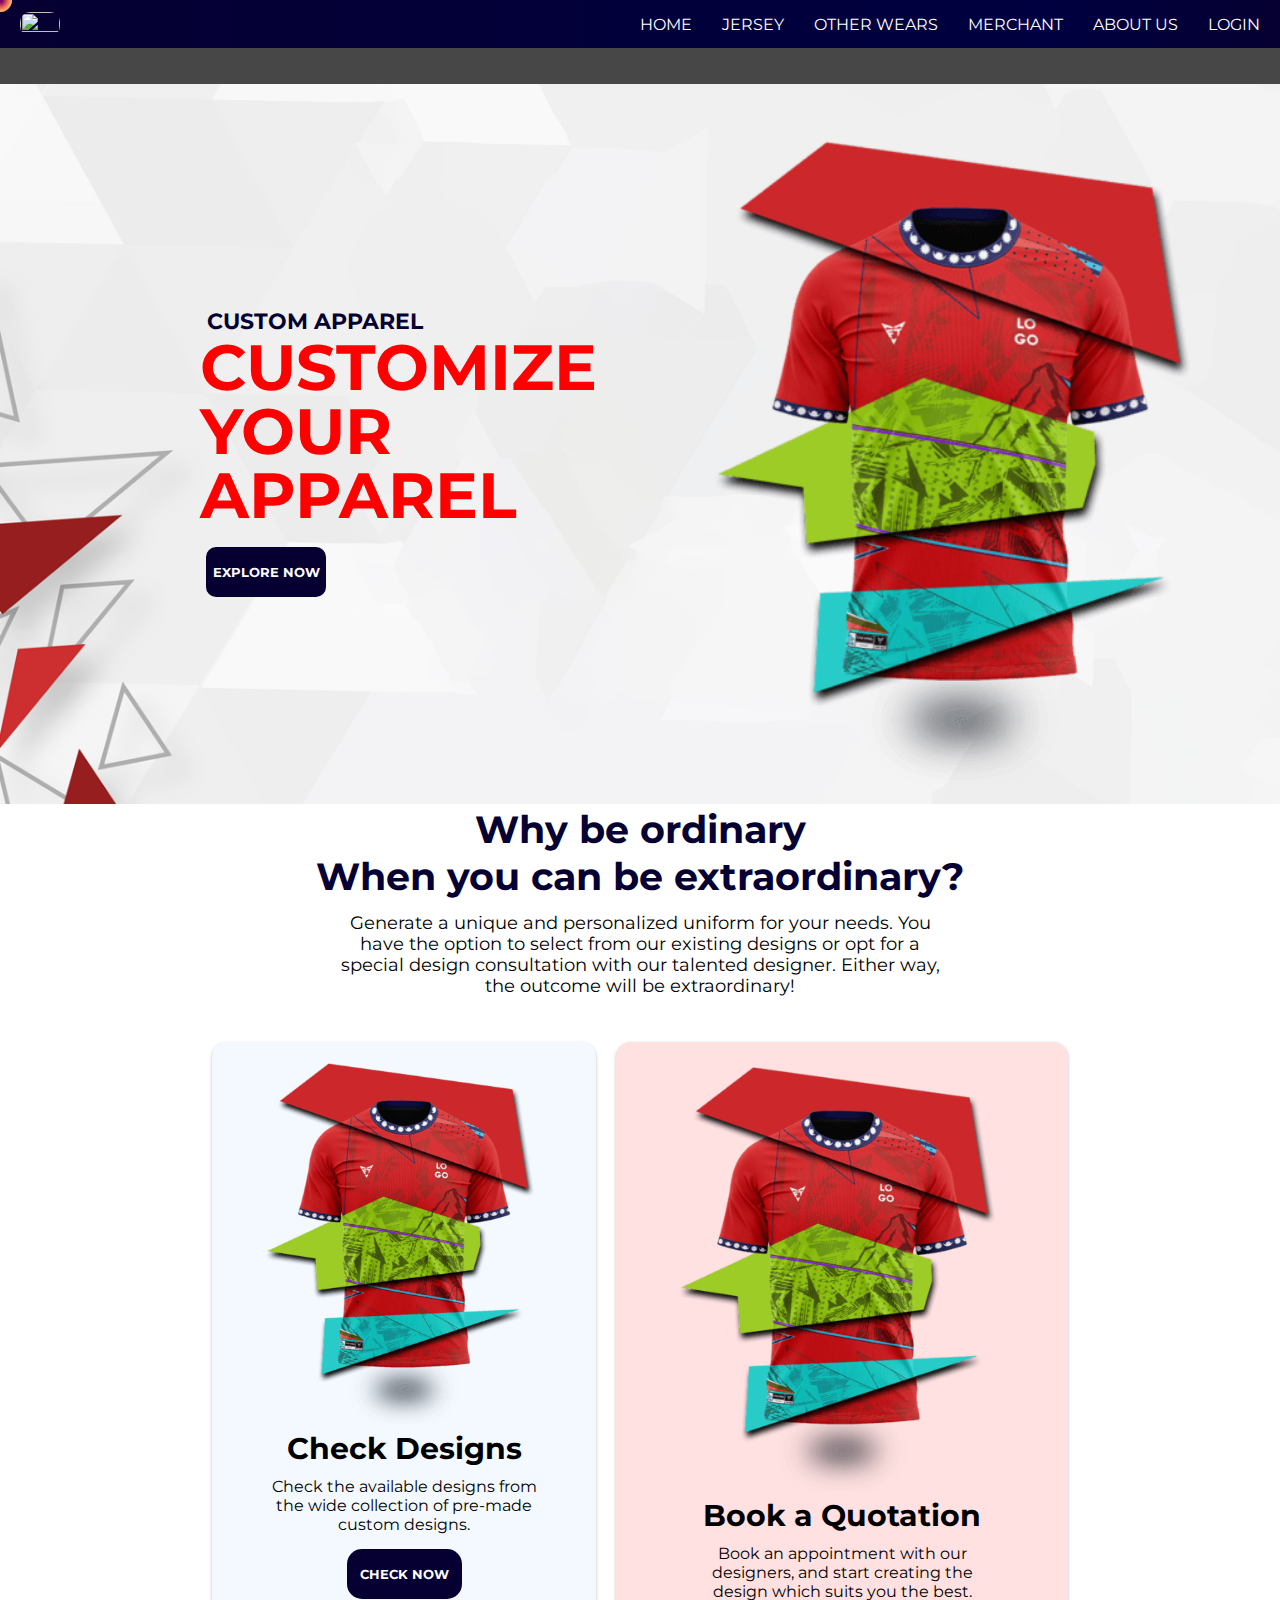
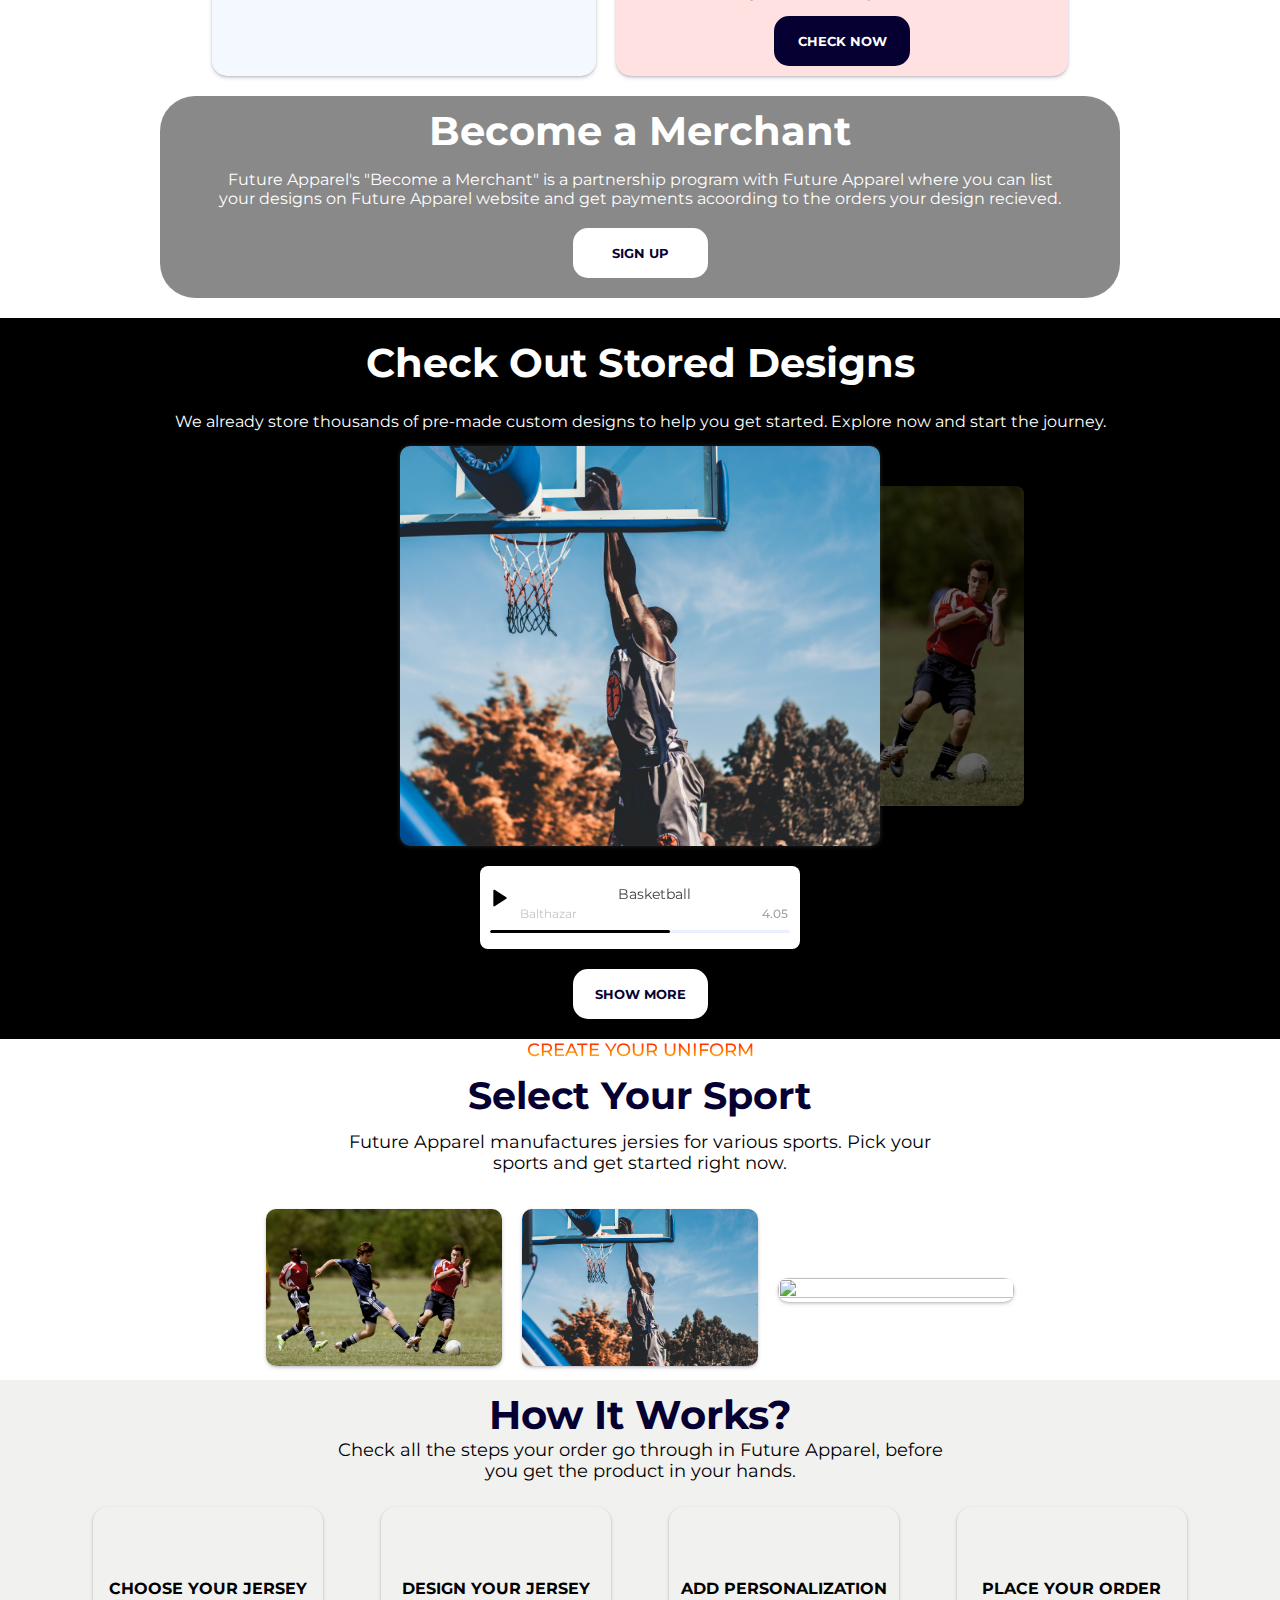
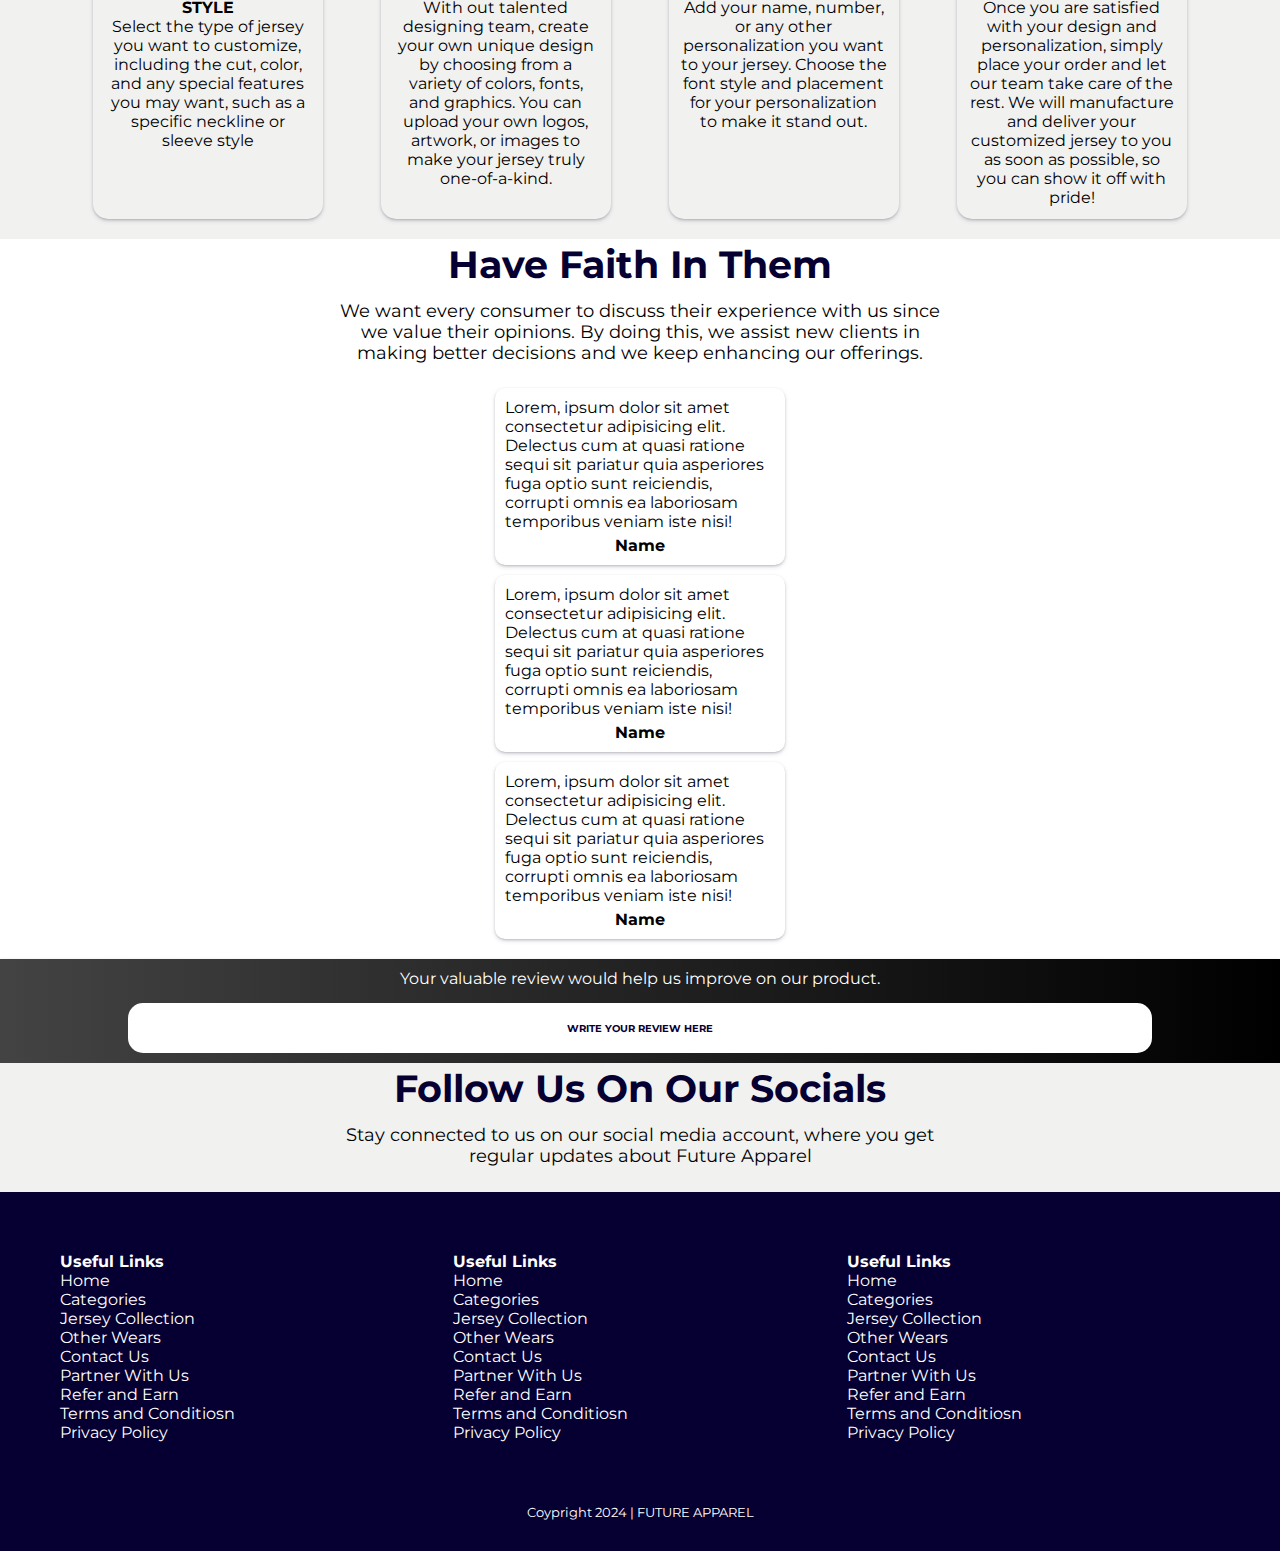
==== index.html @ dbcd94b4 "FEB 4-5 Update" ====
<!DOCTYPE html>
<html lang="en">
  <head>
    <meta charset="UTF-8" />
    <meta name="viewport" content="width=device-width, initial-scale=1.0" />
    <title>Future Apparel</title>
    <link
      rel="stylesheet"
      href="https://cdnjs.cloudflare.com/ajax/libs/font-awesome/6.5.1/css/all.min.css"
      integrity="sha512-DTOQO9RWCH3ppGqcWaEA1BIZOC6xxalwEsw9c2QQeAIftl+Vegovlnee1c9QX4TctnWMn13TZye+giMm8e2LwA=="
      crossorigin="anonymous"
      referrerpolicy="no-referrer"
    />
    <link rel="stylesheet" href="assets/style.css" />
  </head>
  <body>
    <section name="navbar">
      <header>
        <nav>
          <ul class="nav-bar">
            <li class="logo">
              <a href="#"><img src="./images/logo.png" /></a>
            </li>
            <input type="checkbox" id="check" />
            <span class="menu">
              <li>
                <a href="index.html">Home</a>
              </li>
              <li>
                <a href="index.html#sports-genre">Jersey</a>
              </li>
              <li><a href="">Other Wears</a></li>
              <li><a href="">Merchant</a></li>
              <li><a href="">About Us</a></li>
              <li><a href="">Login</a></li>
              <label for="check" class="close-menu"
                ><i class="fas fa-times"></i
              ></label>
            </span>
            <label for="check" class="open-menu"
              ><i class="fas fa-bars"></i
            ></label>
          </ul>
        </nav>
      </header>
    </section>


    <div class="seperator"></div>


    <section>
      <div class="hero-container">
        <div class="hero-swapper">
          <div class="hero-text">
            <p>Custom Apparel</p>
            <strong>Customize Your Apparel</strong>
          </div>

          <div class="hero-btn">
            <button class="btn-solid"><a href="#sports-genre">Explore Now</a></button>
          </div>
        </div>
        <div class="hero-swapper">
          <img src="assets/img/hero-jersey.png" alt="hero-jersey" />
        </div>
      </div>
    </section>


    <section name="check-container">
      <div class="container">
        <div class="container-text">
          <strong> Why be ordinary<br />When you can be extraordinary? </strong>
          <p>
            Generate a unique and personalized uniform for your needs. You have
            the option to select from our existing designs or opt for a special
            design consultation with our talented designer. Either way, the
            outcome will be extraordinary!
          </p>
        </div>
        <div class="container-cards">
          <div class="cards">
            <div class="cards-img">
              <img src="assets/img/hero-jersey.png" alt="Jersey" />
            </div>
            <div class="cards-text">
              <strong>Check Designs</strong>
              <p>
                Check the available designs from the wide collection of pre-made
                custom designs.
              </p>
              <button>Check Now</button>
            </div>
          </div>
          <div class="cards">
            <div class="cards-img">
              <img src="assets/img/hero-jersey.png" alt="Jersey" />
            </div>
            <div class="cards-text">
              <strong>Book a Quotation</strong>
              <p>
                Book an appointment with our designers, and start creating the
                design which suits you the best.
              </p>
              <button>Check Now</button>
            </div>
          </div>
        </div>
      </div>
    </section>

    <section name="merchant-container">
      <div class="merchant-container">
        <div class="cards-text">
          <strong>Become a Merchant</strong>
          <p>
            Future Apparel's "Become a Merchant" is a partnership program with
            Future Apparel where you can list your designs on Future Apparel
            website and get payments acoording to the orders your design recieved.
          </p>
          <button>Sign Up</button>
        </div>
      </div>
    </section>

    <section name="stored-designs">
      <div class="stored-designs">
        <div class="cards-text">
          <strong>Check out stored designs </strong>
          <p>
            We already store thousands of pre-made custom designs to help you get
            started. Explore now and start the journey.
          </p>
          <div class="caraousel">
            <input type="radio" name="slider" id="item-1" checked>
            <input type="radio" name="slider" id="item-2">
            <input type="radio" name="slider" id="item-3">
            <div class="caraousel-cards">
              <label class="card" for="item-1" id="song-1">
                <img
                  src="assets/img/basketball.jpg"
                  alt="song">
              </label>
              <label class="card" for="item-2" id="song-2">
                <img
                  src="assets/img/football.jpg"
                  alt="song">
              </label>
              <label class="card" for="item-3" id="song-3">
                <img
                  src="https://images.unsplash.com/photo-1533461502717-83546f485d24?ixlib=rb-1.2.1&auto=format&fit=crop&w=900&q=60"
                  alt="song">
              </label>
            </div>
            <div class="player">
              <div class="upper-part">
                <div class="play-icon">
                  <svg width="20" height="20" fill="#2992dc" stroke="#2992dc" stroke-linecap="round" stroke-linejoin="round"
                    stroke-width="2" class="feather feather-play" viewBox="0 0 24 24">
                    <defs />
                    <path d="M5 3l14 9-14 9V3z" fill="black" stroke="black"></path>
                  </svg>
                </div>
                <div class="info-area" id="test">
                  <label class="song-info" id="song-info-1">
                    <div class="title">Basketball</div>
                    <div class="sub-line">
                      <div class="subtitle">Balthazar</div>
                      <div class="time">4.05</div>
                    </div>
                  </label>
                  <label class="song-info" id="song-info-2">
                    <div class="title">Words Remain</div>
                    <div class="sub-line">
                      <div class="subtitle">Moderator</div>
                      <div class="time">4.05</div>
                    </div>
                  </label>
                  <label class="song-info" id="song-info-3">
                    <div class="title">Falling Out</div>
                    <div class="sub-line">
                      <div class="subtitle">Otzeki</div>
                      <div class="time">4.05</div>
                    </div>
                  </label>
                </div>
              </div>
              <div class="progress-bar">
                <span class="progress"></span>
              </div>
            </div>
          </div>
          <button>Show More</button>
        </div>
      </div>
    </section>

    <section id="sports-genre">
      <div class="container">
        <div class="container-text">
          <p class="gradient-text">Create Your Uniform</p>
          <strong>Select Your Sport</strong>
          <p>
            Future Apparel manufactures jersies for various sports. Pick your
            sports and get started right now.
          </p>
        </div>
      </div>
      <div class="cards2-grid-container">
        <div class="cards2">
          <a href="sportsSection.html">
            <img src="assets/img/football.jpg" alt="" />
            <div class="gradient-overlay"></div>
            <p class="overlay-text">Football</p>
          </a>
        </div>
        <div class="cards2">
          <a href="sportsSection.html">
          <img src="assets/img/basketball.jpg" alt="" />
          <div class="gradient-overlay"></div>
          <p class="overlay-text">Basketball</p>
        </a>
        </div>
        <div class="cards2">
          <a href="sportsSection.html">
            <img
            src="https://images.pexels.com/photos/274422/pexels-photo-274422.jpeg?auto=compress&cs=tinysrgb&w=1260&h=750&dpr=1"
            alt=""
            />
            <div class="gradient-overlay"></div>
            <p class="overlay-text">Volleyball</p>
          </a>
        </div>
      </div>
    </section>

    <section name="personalization-container">
      <div class="personalization-container">
        <div class="personalization-container-text">
          <strong>How It Works?</strong>
          <div class="container-text">
            <p>
              Check all the steps your order go through in Future Apparel, before
              you get the product in your hands.
            </p>
          </div>
        </div>
        <div class="personalization-container-cards-container">
          <div class="personalization-container-card">
            <div class="personalization-container-cards-icon">
              <i class="fa-solid fa-shirt"></i>
            </div>
            <div class="personalization-container-cards-text">
              <strong>CHOOSE YOUR JERSEY STYLE</strong>
              <p>
                Select the type of jersey you want to customize, including the
                cut, color, and any special features you may want, such as a
                specific neckline or sleeve style
              </p>
            </div>
          </div>
          <div class="personalization-container-card">
            <div class="personalization-container-cards-icon">
              <i class="fa-solid fa-paintbrush"></i>
            </div>
            <div class="personalization-container-cards-text">
              <strong>DESIGN YOUR JERSEY</strong>
              <p>
                With out talented designing team, create your own unique design by
                choosing from a variety of colors, fonts, and graphics. You can
                upload your own logos, artwork, or images to make your jersey
                truly one-of-a-kind.
              </p>
            </div>
          </div>
          <div class="personalization-container-card">
            <div class="personalization-container-cards-icon">
              <i class="fa-solid fa-brain"></i>
            </div>
            <div class="personalization-container-cards-text">
              <strong>ADD PERSONALIZATION</strong>
              <p>
                Add your name, number, or any other personalization you want to
                your jersey. Choose the font style and placement for your
                personalization to make it stand out.
              </p>
            </div>
          </div>
          <div class="personalization-container-card">
            <div class="personalization-container-cards-icon">
              <i class="fa-solid fa-list-check"></i>
            </div>
            <div class="personalization-container-cards-text">
              <strong>PLACE YOUR ORDER</strong>
              <p>
                Once you are satisfied with your design and personalization,
                simply place your order and let our team take care of the rest. We
                will manufacture and deliver your customized jersey to you as soon
                as possible, so you can show it off with pride!
              </p>
            </div>
          </div>
        </div>
      </div>
    </section>

    <section name="reviews-container">
      <div class="container">
        <div class="container-text">
          <strong>Have Faith In Them</strong>
          <p>
            We want every consumer to discuss their experience with us since we
            value their opinions. By doing this, we assist new clients in making
            better decisions and we keep enhancing our offerings.
          </p>
        </div>
        <div class="container-cards-reviews">
          <div class="container-cards-item">
            <p>
              Lorem, ipsum dolor sit amet consectetur adipisicing elit. Delectus
              cum at quasi ratione sequi sit pariatur quia asperiores fuga optio
              sunt reiciendis, corrupti omnis ea laboriosam temporibus veniam iste
              nisi!
            </p>
            <b>Name</b>
          </div>
          <div class="container-cards-item">
            <p>
              Lorem, ipsum dolor sit amet consectetur adipisicing elit. Delectus
              cum at quasi ratione sequi sit pariatur quia asperiores fuga optio
              sunt reiciendis, corrupti omnis ea laboriosam temporibus veniam iste
              nisi!
            </p>
            <b>Name</b>
          </div>
          <div class="container-cards-item">
            <p>
              Lorem, ipsum dolor sit amet consectetur adipisicing elit. Delectus
              cum at quasi ratione sequi sit pariatur quia asperiores fuga optio
              sunt reiciendis, corrupti omnis ea laboriosam temporibus veniam iste
              nisi!
            </p>
            <b>Name</b>
          </div>
        </div>
      </div>
      <div class="review-container">
        <p>Your valuable review would help us improve on our product.</p>
        <button>
          <a
            href="https://www.google.com/maps/place/Future+Apparel/@27.6891796,85.2837388,17z/data=!4m8!3m7!1s0x39eb17d2c8bc7cbf:0x2f5844954f76a0b7!8m2!3d27.6891796!4d85.2863137!9m1!1b1!16s%2Fg%2F11sc42hckm?entry=ttu"
            >Write Your Review Here</a
          >
        </button>
      </div>
    </section>

    <section name="social-container">
      <div class="social-container">
        <div class="container-text">
          <strong>Follow Us On Our Socials</strong>
          <p>
            Stay connected to us on our social media account, where you get
            regular updates about Future Apparel
          </p>
        </div>
        <div class="brands">
          <p><i class="fa-brands fa-facebook"></i></p>
          <p><i class="fa-brands fa-instagram"></i></p>
          <p><i class="fa-brands fa-tiktok"></i></p>
        </div>
        <div class="instagram-feed">
          <!-- <blockquote
            class="instagram-media"
            data-instgrm-captioned
            data-instgrm-permalink="https://www.instagram.com/p/C1xFQUsR9xc/?utm_source=ig_embed&amp;utm_campaign=loading"
            data-instgrm-version="14"
            style="
              background: #fff;
              border: 0;
              border-radius: 3px;
              box-shadow: 0 0 1px 0 rgba(0, 0, 0, 0.5),
                0 1px 10px 0 rgba(0, 0, 0, 0.15);
              margin: 1px;
              max-width: 540px;
              min-width: 326px;
              padding: 0;
              width: 99.375%;
              width: -webkit-calc(100% - 2px);
              width: calc(100% - 2px);
            "
          >
            <div style="padding: 16px">
              <a
                href="https://www.instagram.com/p/C1xFQUsR9xc/?utm_source=ig_embed&amp;utm_campaign=loading"
                style="
                  background: #ffffff;
                  line-height: 0;
                  padding: 0 0;
                  text-align: center;
                  text-decoration: none;
                  width: 100%;
                "
                target="_blank"
              >
                <div
                  style="display: flex; flex-direction: row; align-items: center"
                >
                  <div
                    style="
                      background-color: #f4f4f4;
                      border-radius: 50%;
                      flex-grow: 0;
                      height: 40px;
                      margin-right: 14px;
                      width: 40px;
                    "
                  ></div>
                  <div
                    style="
                      display: flex;
                      flex-direction: column;
                      flex-grow: 1;
                      justify-content: center;
                    "
                  >
                    <div
                      style="
                        background-color: #f4f4f4;
                        border-radius: 4px;
                        flex-grow: 0;
                        height: 14px;
                        margin-bottom: 6px;
                        width: 100px;
                      "
                    ></div>
                    <div
                      style="
                        background-color: #f4f4f4;
                        border-radius: 4px;
                        flex-grow: 0;
                        height: 14px;
                        width: 60px;
                      "
                    ></div>
                  </div>
                </div>
                <div style="padding: 19% 0"></div>
                <div
                  style="
                    display: block;
                    height: 50px;
                    margin: 0 auto 12px;
                    width: 50px;
                  "
                >
                  <svg
                    width="50px"
                    height="50px"
                    viewBox="0 0 60 60"
                    version="1.1"
                    xmlns="https://www.w3.org/2000/svg"
                    xmlns:xlink="https://www.w3.org/1999/xlink"
                  >
                    <g
                      stroke="none"
                      stroke-width="1"
                      fill="none"
                      fill-rule="evenodd"
                    >
                      <g
                        transform="translate(-511.000000, -20.000000)"
                        fill="#000000"
                      >
                        <g>
                          <path
                            d="M556.869,30.41 C554.814,30.41 553.148,32.076 553.148,34.131 C553.148,36.186 554.814,37.852 556.869,37.852 C558.924,37.852 560.59,36.186 560.59,34.131 C560.59,32.076 558.924,30.41 556.869,30.41 M541,60.657 C535.114,60.657 530.342,55.887 530.342,50 C530.342,44.114 535.114,39.342 541,39.342 C546.887,39.342 551.658,44.114 551.658,50 C551.658,55.887 546.887,60.657 541,60.657 M541,33.886 C532.1,33.886 524.886,41.1 524.886,50 C524.886,58.899 532.1,66.113 541,66.113 C549.9,66.113 557.115,58.899 557.115,50 C557.115,41.1 549.9,33.886 541,33.886 M565.378,62.101 C565.244,65.022 564.756,66.606 564.346,67.663 C563.803,69.06 563.154,70.057 562.106,71.106 C561.058,72.155 560.06,72.803 558.662,73.347 C557.607,73.757 556.021,74.244 553.102,74.378 C549.944,74.521 548.997,74.552 541,74.552 C533.003,74.552 532.056,74.521 528.898,74.378 C525.979,74.244 524.393,73.757 523.338,73.347 C521.94,72.803 520.942,72.155 519.894,71.106 C518.846,70.057 518.197,69.06 517.654,67.663 C517.244,66.606 516.755,65.022 516.623,62.101 C516.479,58.943 516.448,57.996 516.448,50 C516.448,42.003 516.479,41.056 516.623,37.899 C516.755,34.978 517.244,33.391 517.654,32.338 C518.197,30.938 518.846,29.942 519.894,28.894 C520.942,27.846 521.94,27.196 523.338,26.654 C524.393,26.244 525.979,25.756 528.898,25.623 C532.057,25.479 533.004,25.448 541,25.448 C548.997,25.448 549.943,25.479 553.102,25.623 C556.021,25.756 557.607,26.244 558.662,26.654 C560.06,27.196 561.058,27.846 562.106,28.894 C563.154,29.942 563.803,30.938 564.346,32.338 C564.756,33.391 565.244,34.978 565.378,37.899 C565.522,41.056 565.552,42.003 565.552,50 C565.552,57.996 565.522,58.943 565.378,62.101 M570.82,37.631 C570.674,34.438 570.167,32.258 569.425,30.349 C568.659,28.377 567.633,26.702 565.965,25.035 C564.297,23.368 562.623,22.342 560.652,21.575 C558.743,20.834 556.562,20.326 553.369,20.18 C550.169,20.033 549.148,20 541,20 C532.853,20 531.831,20.033 528.631,20.18 C525.438,20.326 523.257,20.834 521.349,21.575 C519.376,22.342 517.703,23.368 516.035,25.035 C514.368,26.702 513.342,28.377 512.574,30.349 C511.834,32.258 511.326,34.438 511.181,37.631 C511.035,40.831 511,41.851 511,50 C511,58.147 511.035,59.17 511.181,62.369 C511.326,65.562 511.834,67.743 512.574,69.651 C513.342,71.625 514.368,73.296 516.035,74.965 C517.703,76.634 519.376,77.658 521.349,78.425 C523.257,79.167 525.438,79.673 528.631,79.82 C531.831,79.965 532.853,80.001 541,80.001 C549.148,80.001 550.169,79.965 553.369,79.82 C556.562,79.673 558.743,79.167 560.652,78.425 C562.623,77.658 564.297,76.634 565.965,74.965 C567.633,73.296 568.659,71.625 569.425,69.651 C570.167,67.743 570.674,65.562 570.82,62.369 C570.966,59.17 571,58.147 571,50 C571,41.851 570.966,40.831 570.82,37.631"
                          ></path>
                        </g>
                      </g>
                    </g>
                  </svg>
                </div>
                <div style="padding-top: 8px">
                  <div
                    style="
                      color: #3897f0;
                      font-family: Arial, sans-serif;
                      font-size: 14px;
                      font-style: normal;
                      font-weight: 550;
                      line-height: 18px;
                    "
                  >
                    View this post on Instagram
                  </div>
                </div>
                <div style="padding: 12.5% 0"></div>
                <div
                  style="
                    display: flex;
                    flex-direction: row;
                    margin-bottom: 14px;
                    align-items: center;
                  "
                >
                  <div>
                    <div
                      style="
                        background-color: #f4f4f4;
                        border-radius: 50%;
                        height: 12.5px;
                        width: 12.5px;
                        transform: translateX(0px) translateY(7px);
                      "
                    ></div>
                    <div
                      style="
                        background-color: #f4f4f4;
                        height: 12.5px;
                        transform: rotate(-45deg) translateX(3px) translateY(1px);
                        width: 12.5px;
                        flex-grow: 0;
                        margin-right: 14px;
                        margin-left: 2px;
                      "
                    ></div>
                    <div
                      style="
                        background-color: #f4f4f4;
                        border-radius: 50%;
                        height: 12.5px;
                        width: 12.5px;
                        transform: translateX(9px) translateY(-18px);
                      "
                    ></div>
                  </div>
                  <div style="margin-left: 8px">
                    <div
                      style="
                        background-color: #f4f4f4;
                        border-radius: 50%;
                        flex-grow: 0;
                        height: 20px;
                        width: 20px;
                      "
                    ></div>
                    <div
                      style="
                        width: 0;
                        height: 0;
                        border-top: 2px solid transparent;
                        border-left: 6px solid #f4f4f4;
                        border-bottom: 2px solid transparent;
                        transform: translateX(16px) translateY(-4px) rotate(30deg);
                      "
                    ></div>
                  </div>
                  <div style="margin-left: auto">
                    <div
                      style="
                        width: 0px;
                        border-top: 8px solid #f4f4f4;
                        border-right: 8px solid transparent;
                        transform: translateY(16px);
                      "
                    ></div>
                    <div
                      style="
                        background-color: #f4f4f4;
                        flex-grow: 0;
                        height: 12px;
                        width: 16px;
                        transform: translateY(-4px);
                      "
                    ></div>
                    <div
                      style="
                        width: 0;
                        height: 0;
                        border-top: 8px solid #f4f4f4;
                        border-left: 8px solid transparent;
                        transform: translateY(-4px) translateX(8px);
                      "
                    ></div>
                  </div>
                </div>
                <div
                  style="
                    display: flex;
                    flex-direction: column;
                    flex-grow: 1;
                    justify-content: center;
                    margin-bottom: 24px;
                  "
                >
                  <div
                    style="
                      background-color: #f4f4f4;
                      border-radius: 4px;
                      flex-grow: 0;
                      height: 14px;
                      margin-bottom: 6px;
                      width: 224px;
                    "
                  ></div>
                  <div
                    style="
                      background-color: #f4f4f4;
                      border-radius: 4px;
                      flex-grow: 0;
                      height: 14px;
                      width: 144px;
                    "
                  ></div></div
              ></a>
              <p
                style="
                  color: #c9c8cd;
                  font-family: Arial, sans-serif;
                  font-size: 14px;
                  line-height: 17px;
                  margin-bottom: 0;
                  margin-top: 8px;
                  overflow: hidden;
                  padding: 8px 0 7px;
                  text-align: center;
                  text-overflow: ellipsis;
                  white-space: nowrap;
                "
              >
                <a
                  href="https://www.instagram.com/p/C1xFQUsR9xc/?utm_source=ig_embed&amp;utm_campaign=loading"
                  style="
                    color: #c9c8cd;
                    font-family: Arial, sans-serif;
                    font-size: 14px;
                    font-style: normal;
                    font-weight: normal;
                    line-height: 17px;
                    text-decoration: none;
                  "
                  target="_blank"
                  >A post shared by Future Apparel (@futureapparel__)</a
                >
              </p>
            </div>
          </blockquote> -->
          <!-- <script async src="//www.instagram.com/embed.js"></script> -->
        </div>
      </div>
    </section>

    <section name="footer">
      <div class="footer-links">
        <div class="col">
          <strong>Useful Links</strong>
          <ul>
            <li><a href="">Home</a></li>
            <li><a href="">Categories</a></li>
            <li><a href="">Jersey Collection</a></li>
            <li><a href="">Other Wears</a></li>
            <li><a href="">Contact Us</a></li>
            <li><a href="">Partner With Us</a></li>
            <li><a href="">Refer and Earn</a></li>
            <li><a href="">Terms and Conditiosn</a></li>
            <li><a href="">Privacy Policy</a></li>
          </ul>
        </div>
        <div class="col">
          <strong>Useful Links</strong>
          <ul>
            <li><a href="">Home</a></li>
            <li><a href="">Categories</a></li>
            <li><a href="">Jersey Collection</a></li>
            <li><a href="">Other Wears</a></li>
            <li><a href="">Contact Us</a></li>
            <li><a href="">Partner With Us</a></li>
            <li><a href="">Refer and Earn</a></li>
            <li><a href="">Terms and Conditiosn</a></li>
            <li><a href="">Privacy Policy</a></li>
          </ul>
        </div>
        <div class="col">
          <strong>Useful Links</strong>
          <ul>
            <li><a href="">Home</a></li>
            <li><a href="">Categories</a></li>
            <li><a href="">Jersey Collection</a></li>
            <li><a href="">Other Wears</a></li>
            <li><a href="">Contact Us</a></li>
            <li><a href="">Partner With Us</a></li>
            <li><a href="">Refer and Earn</a></li>
            <li><a href="">Terms and Conditiosn</a></li>
            <li><a href="">Privacy Policy</a></li>
          </ul>
        </div>
      </div>
      <footer>
        <div class="footer">
          <small>Coypright 2024 <i class="fa-regular fa-copyright"></i> | FUTURE APPAREL</small>
        </div>
      </footer>
    </section>

    <section name="pointer">
      <div class="circle"></div>
      <div class="circle"></div>
      <div class="circle"></div>
      <div class="circle"></div>
      <div class="circle"></div>
      <div class="circle"></div>
      <div class="circle"></div>
      <div class="circle"></div>
      <div class="circle"></div>
      <div class="circle"></div>
      <div class="circle"></div>
      <div class="circle"></div>
      <div class="circle"></div>
      <div class="circle"></div>
      <div class="circle"></div>
      <div class="circle"></div>
      <div class="circle"></div>
      <div class="circle"></div>
      <div class="circle"></div>
      <div class="circle"></div>
      <script>
        const coords = { x: 0, y: 0 };
        const circles = document.querySelectorAll(".circle");
        const colors = [
          "#ffb56b",
          "#fdaf69",
          "#f89d63",
          "#f59761",
          "#ef865e",
          "#ec805d",
          "#e36e5c",
          "#df685c",
          "#d5585c",
          "#d1525c",
          "#c5415d",
          "#c03b5d",
          "#b22c5e",
          "#ac265e",
          "#9c155f",
          "#950f5f",
          "#830060",
          "#7c0060",
          "#680060",
          "#60005f",
          "#48005f",
          "#3d005e"
        ];
        circles.forEach(function (circle, index) {
          circle.x = 0;
          circle.y = 0;
          circle.style.backgroundColor = colors[index % colors.length];
        });
        window.addEventListener("mousemove", function(e){
          coords.x = e.clientX;
          coords.y = e.clientY;
      
        });
        function animateCircles() {
      
          let x = coords.x;
          let y = coords.y;
      
          circles.forEach(function (circle, index) {
            circle.style.left = x - 12 + "px";
            circle.style.top = y - 12 + "px";
      
            circle.style.scale = (circles.length - index) / circles.length;
      
            circle.x = x;
            circle.y = y;
            const nextCircle = circles[index + 1] || circles[0];
            x += (nextCircle.x - x) * 0.3;
            y += (nextCircle.y - y) * 0.3;
          });
      
          requestAnimationFrame(animateCircles);
        }
        animateCircles();
      </script>
    </section>
  </body>
</html>
---- assets/style.css ----
@import url('https://fonts.googleapis.com/css2?family=Montserrat:wght@300;400;600;700;900&display=swap');
:root{
    --clr-primary : white;
    --clr-secondary : hsl(0, 100%, 50%);
    --clr-normal : black;
    --clr-navbar : linear-gradient(90deg, rgba(6,0,50,1) 0%, rgba(0,0,64,1) 82%, rgba(6,0,50,1) 100%);
    --clr-blue: #060032;
    --shadow:rgba(50, 50, 93, 0.25) 0px 13px 27px -5px, rgba(0, 0, 0, 0.3) 0px 8px 16px -8px;
    font-family:Montserrat, Roboto, system-ui, -apple-system, BlinkMacSystemFont, 'Segoe UI', Oxygen, Ubuntu, Cantarell, 'Open Sans', 'Helvetica Neue', sans-serif,system-ui, -apple-system, BlinkMacSystemFont, 'Segoe UI', Roboto, Oxygen, Ubuntu, Cantarell, 'Open Sans', 'Helvetica Neue', sans-serif;
    --clr-gray: #f1f1f0;
    --stripe: rgba(50, 50, 93, 0.25) 0px 2px 5px -1px, rgba(0, 0, 0, 0.3) 0px 1px 3px -1px;
    --black-gradient:linear-gradient(to right, rgb(67, 67, 67) 0%, black 100%);
}

*{
    box-sizing: border-box;
    margin: 0;
    padding: 0;
    scroll-behavior: smooth;
    cursor: default;
}

.circle {
    height: 24px;
    width: 24px;
    border-radius: 24px;
    background-color: black;
    position: fixed; 
    top: 0;
    left: 0;
    pointer-events: none;
    z-index: 99999999; /* so that it stays on top of all other elements */
  }

  @media (max-width: 1024px){
    .circle{
        visibility: hidden;
    }
  }

a{
    text-decoration: none;
    color: inherit;
    cursor: pointer;
}

li{
    list-style-type: none;
}

.gradient-text{
    background: linear-gradient(var(--clr-secondary), rgb(255, 200, 0));
    /* background: linear-gradient(var(--clr-secondary),rgb(255, 200, 0)); */
    background-clip: text;
    color: transparent;
    text-transform: uppercase;
    font-weight: 500;
}


.nav-bar {
    width: 100%;
    display: flex;
    justify-content: space-between;
    align-items: center;
    list-style: none;
    position: relative;
    background: var(--clr-navbar);
    padding: 12px 20px;
}
.logo img {width: 40px;}
.menu {display: flex;}
.menu li {padding-left: 30px;}
.menu li a {
    display: inline-block;
    text-decoration: none;
    color: var(--clr-primary);
    text-align: center;
    transition: 0.15s ease-in-out;
    position: relative;
    text-transform: uppercase;
}
.fas{
    color: white;
}

.menu li a::after {
    content: "";
    position: absolute;
    bottom: 0;
    left: 0;
    width: 0;
    height: 1px;
    background-color: var(--clr-secondary);
    transition: 0.15s ease-in-out;
}
.menu li a:hover{color: var(--clr-secondary);}
.menu li a:hover:after {width: 100%; }
.open-menu , .close-menu {
    position: absolute;
    color: var(--color1);
    cursor: pointer;
    font-size: 1.5rem;
    display: none;
}
.open-menu {
    top: 50%;
    right: 20px;
    transform: translateY(-50%);
}
.close-menu {
    top: 20px;
    right: 20px;
}
#check {display: none;}
@media(max-width: 1218px){
    header{
        width: 100%;
        position: fixed;
        z-index: 1000;
    }

    .menu {
        flex-direction: column;
        align-items: center;
        justify-content: center;
        width: 80%;
        height: 100vh;
        position: fixed;
        top: 0;
        right: -100%;
        z-index: 100;
        background: var(--clr-navbar);
        transition: all 0.2s ease-in-out;
    }
    .menu li {margin-top: 40px;}
    .menu li a {padding: 10px;}
    .open-menu , .close-menu {display: block;}
    #check:checked ~ .menu {right: 0;}
}


/* ===================================nav bar done============================= */

/* Hero Container */
.hero-container{
    margin-top: 0px;
    width: 100%;
    display: flex;
    background: url("/assets/img/hero.png");
    background-size: cover;
}

.seperator{
    width: 100%;
    height: 4vh;
    background-color: rgb(71, 71, 71);
}

.hero-swapper{
    display: flex;
    flex-direction: column;
    align-items: center;
    padding: 20px;
    width: 50%;
    height: 80vh;
    overflow: hidden;
}

.hero-text{
    display: flex;
    flex-direction: column;
    position: relative;
    width: 60%;
    flex-wrap: wrap;
    left: 10%;
    top: 30%;
    gap: 1px;
}

.hero-text strong{
    position: relative;
    font-size: 4rem;
    line-height: 100%;
    font-weight: bolder;
    color: var(--clr-secondary);
    text-transform: uppercase;
}

.hero-text p{
    position: relative;
    font-size: 1.35rem;
    color: var(--clr-blue);
    font-weight: bolder;
    text-transform: uppercase;
    left: 2%;
}

.hero-btn{
    align-items: center;
    position: relative ;
    display: grid;
    top: 37%;
    left: 31%;
    width: 100%;
}

.hero-btn > *{
    position: absolute;
    width: 120px;
    height: 50px;
    border-radius: 10px;
    background-color: var(--clr-blue);
    color: white;
    cursor: pointer;
    font-weight: bolder;
    text-transform: uppercase;
    transition: .15s all ease-in-out;
    border: 0px ;
}

button{
    margin-top: 5px;
    width: 30%;
    height: 50px;
    background-color: var(--clr-blue);
    color: white;
    cursor: pointer;
    font-weight: bolder;
    text-transform: uppercase;
    transition: .15s all ease-in-out;
    border-radius: 15px;
    border:0px;
    font-family: Montserrat;
    margin-bottom: 10px;
}

button:hover{
    background-color: var(--clr-secondary);
    color: var(--clr-navbar);
}

.hero-btn .btn-solid:active{
    box-shadow: var(--shadow);
}

@media screen and (max-width: 1218px){
    .hero-container{
        display: flex;
        flex-direction: column-reverse;
        align-items: center;
        background: none;
        background-color: #f1f1f0;
    }

    
    .hero-text{
        display: flex;
        flex-direction: column;
        position: relative;
        width: 100%;
        flex-wrap: wrap;
        left: 0%;
        top: 10%;
        gap: 1px;
        align-items: center;
    }

    .hero-text strong{
        font-size: 50px;
        text-align: center;
    }

    .hero-swapper{
        width: 100%;
        height: auto;
    }

    .hero-btn {
        position: static;
        margin-top: 8vh;
        margin-bottom:20px ;
        width: 100%;
        display: flex;
        justify-content: center; /* Center the .hero-btn horizontally */
        align-items: center; /* Center the .hero-btn vertically */
    }
}

/* container */

.container-text{
    display: flex;
    margin: 2%;
    flex-direction: column;
    gap: 10px;
    align-items: center;
}

.container-text strong, .container-text p {
    text-align: center;
}

.container-text strong{
    padding: 2px;
    font-size: 3vw;
    color: var(--clr-blue);
}
.container-text p{
    max-width: 50%;
    font-size: 1.4vw;
    font-size: regular;
}

@media screen and (max-width: 1218px){
    .container-text strong{
        font-size: 40px;
    }
    .container-text p{
        max-width: 80%;
        font-size: 15px;
    }
}


/*Container Cards*/
.container-cards{
    display: flex;
    padding: 10px;
    justify-content: space-around;
    margin: auto;
    width: 70%;
}

.cards{
    box-shadow: var(--stripe);
    border-radius: 15px;
    align-items: center;
    margin: 10px;
}

.cards p{
    margin: 10px auto 10px auto;
    width: 70%;
}

.cards-text{
    text-align: center;
}

.container-cards .cards:nth-child(odd){
    background-color: rgb(243, 249, 255);
}

.container-cards strong{
    font-size: 30px;
}

.container-cards .cards:nth-child(even):hover{
    background-color: rgb(243, 249, 255);
    transition: 0.15s all ease-in-out;
}

.container-cards .cards:nth-child(odd):hover{
    background-color: rgb(255, 225, 225);
    transition: 0.15s all ease-in-out;
}

.container-cards .cards:nth-child(even){
    background-color: rgb(255, 225, 225);
}

.container-cards .cards .cards-img img:hover{
    transform: scale(1.1);
    transition: 0.25s ease-in-out;
}

@media (max-width: 1160px) {
    .container-cards {
        flex-direction: column;
        align-items: center;
        gap: 25px;
    }

    .cards {
        width: 100%; /* Adjust card width for smaller screens */
    }

    .cards img{
        width: 100%;
    }
}

.merchant-container{
    width: 75%;
    align-items: center;
    margin: auto;
    border-radius: 35px;
    /* background-image: url("https://images.pexels.com/photos/248547/pexels-photo-248547.jpeg?auto=compress&cs=tinysrgb&w=1260&h=750&dpr=1"); */
    background: linear-gradient(
                     rgba(20,20,20, .5), 
                     rgba(20,20,20, .5)),
                     url("https://images.pexels.com/photos/248547/pexels-photo-248547.jpeg?auto=compress&cs=tinysrgb&w=1260&h=750&dpr=1");
    background-size: cover;
    height: auto;
}

.merchant-container .cards-text, .stored-designs .cards-text{
    display: flex;
    flex-direction: column;
    gap: 15px;
    padding: 10px;
    width: 90%;
    align-items: center;
    margin: auto;
    color: white;
}

.merchant-container .cards-text button, .stored-designs .cards-text button{
    width: 15vh;
    background-color: white;
    color: var(--clr-blue);
}

.merchant-container .cards-text button:hover, .stored-designs .cards-text button:hover{
    background-color: var(--clr-secondary);
    color: var(--clr-primary);
}

.merchant-container .cards-text strong{
    font-size: 40px;
}

.stored-designs{
    width: 100%;
    height: auto;
    background-color: black;
    margin-top: 20px;
    color: var(--clr-primary);
}


.stored-designs .cards-text strong{
    padding: 10px;
    width: 80%;
    text-transform: capitalize;
    font-size: 40px;
}

@media screen and (max-width: 656px){
    .stored-designs .cards-text p, .merchant-container .cards-text p{
        width: 100%;
    }
}

/* bb */
.cards2-grid-container{
    display: grid;
    grid-template-columns: repeat(auto-fit, minmax(250px, 1fr)); /* Adjust the min and max widths as needed */
    gap: 0px; /* Adjust the space between grid items */
    justify-content: center;
    width: 60%; 
    margin: auto;

}
.cards2{
    position: relative;
    padding: 10px;
    width: 100%;
    margin: auto;
    overflow: hidden;
    height: auto;
    cursor: pointer;
}

.cards2 img {
    width: 100%; /* Make image width responsive */
    height: 100%; /* Maintain aspect ratio */
    max-width: 350px; /* Adjust based on your preference */
    border-radius: 10px; 
    object-fit: cover;
    box-shadow: var(--stripe);/* Optional: for rounded corners */
    transition: 0.25s all ease-in-out;
}

.overlay-text{
    position: absolute;
    bottom: 40%; /* Adjust based on padding */
    left: 0%;
    right: 5%; /* Positioning text inside the container considering padding */
    width: calc(100% - 20px); /* Full width considering padding */
    color: white; /* Ensuring text is visible over the image */
    padding: 5px 0; /* Some padding to the text for better visibility */
    border-radius: 5px;
    visibility: hidden;
    opacity: 0;
    text-align: center;
    font-weight: 600;
    font-size: 32px;
    transition: 0.25s all ease-in-out;
    cursor: pointer;
}

.cards2:hover .overlay-text{
    opacity: 1  ;
    visibility: visible;
}

.cards2:hover img{
   filter: brightness(0.2);
}

@media screen and (max-width: 833px){
    .cards2-grid-container{
        display: flex;
        align-items: center;
        flex-direction: column;
        width: 50%;
        margin-left: auto ;
    }

    .overlay-text{
        font-size: 100%;
    }
}

.strong-overlay{
    background: linear-gradient(var(--clr-secondary), rgb(255, 200, 0));
    /* background: linear-gradient(var(--clr-secondary),rgb(255, 200, 0)); */
    background-clip: text;
    color: transparent;
    text-transform: uppercase;
    font-weight: 900;
}

.cards-3 .cards-3-strong{
    font-size:3rem;
}

.cards-3{
    display: flex;
    flex-direction: column;
}

.cards-container{
    display: flex;
    width: 50%;
    margin: auto;
}

.personalization-container{
    width: 100%;
    height: auto;
    background-color: var(--clr-gray);
    transition: 0.2s all ease-in-out;

}

.personalization-container .personalization-container-text{
    text-align: center;
    display: flex;
    flex-direction: column;
}

.personalization-container .personalization-container-text strong{
    transition: 0.2s all ease-in-out;
    margin-top: 10px;
    font-size: 40px;
    color: var(--clr-blue);
}



.personalization-container:hover .personalization-container-text strong{
    color: var(--clr-secondary);
    transition: 0.2s all ease-in-out;
}

.personalization-container:hover .personalization-container-text p{
    color: var(--clr-primary    );
    transition: 0.2s all ease-in-out;
}


.personalization-container-cards-container{
    display: flex;
    width: 90%;
    margin: auto;
    justify-content: space-around;
}

.personalization-container-cards-container .personalization-container-card{
    align-items: center;
    border-radius: 15px;
    display: flex;
    flex-direction: column;
    width: 20%;
    box-shadow: var(--stripe);
    margin-bottom: 20px;
}

.personalization-container-cards-container .personalization-container-card i{
    padding: 5%;
    padding-top: 20%;
    font-size:50px;
    transition: 0.2s all ease-in-out;

}

.personalization-container-cards-text{
    text-align: center;
    padding: 5%;
}

.personalization-container:hover{

    background-color: var(--clr-blue);
    transition: 0.2s all ease-in-out;

    .personalization-container-text p{
        color: var(--clr-primary);
        transition: 0.2s all ease-in-out;
    }

    .personalization-container-card{
        background-color: #150d52;
        color: white;
        transition: 0.2s all ease-in-out;
        cursor: pointer;
    }
}

.cards-2{
    cursor: pointer;
}

.personalization-container-card:hover{
    i{
        font-size: 80px;
        color: var(--clr-secondary);
        transition: 0.2s all ease-in-out;
    }

    strong{
        font-size: 21px;
        transform: 0.2 all ease-in-out;
        color: var(--clr-secondary);
    }
}

@media screen and (max-width: 1147px){
    .personalization-container-cards-container{
        align-items: center;
        display: grid;
        grid-template-columns: 20% 20%;
        grid-row: auto auto;
        grid-column-gap: 20px;
        grid-row-gap: 20px;
        height: auto;
        width: 100%; 
    }

    .personalization-container-cards-container .personalization-container-card {
        width: 100%;
    }
}

@media screen and (max-width: 1043px){
    .personalization-container-cards-container{
        display: flex;
        flex-direction: column;
    }

    .personalization-container-cards-container .personalization-container-card {
        width: 100%;
    }
}


.container-cards-reviews{
    display: flex;
    width: 70%;
    margin: auto;
    justify-content: space-around;
}

.container-cards-reviews .container-cards-item{
    padding: 10px;
    width: 290px;
    box-shadow: var(--stripe);
    display: flex;
    flex-direction: column;
    gap: 5px;
    height: auto;
    margin: auto;
    cursor: pointer;
    border-radius: 10px;
    margin-bottom: 10px;
}


.container-cards-item b{
    text-align: center;
}

.review-container{
   background:  var(--black-gradient);
   width: 66%;
   margin: 10px auto 10px;
   box-shadow: var(--stripe);
   border-radius: 15px;
   text-align: center;
   color: var(--clr-primary);
}

.review-container p{
   color: var(--clr-primary);
   padding: 10px;
 }

 .review-container button{
   background-color: var(--clr-primary);
   color: var(--clr-blue);
   width: 20%;
   font-size: 10px;
   font-weight: bolder;
 }

 .review-container button:hover{
    background-color: var(--clr-secondary);
    color: var(--clr-primary);
    width: 20%;
    font-size: 10px;
    font-weight: bolder;
  }

@media screen and (max-width:1450px) {
    .container-cards-reviews{
        flex-direction: column;
    }

    .review-container button{
        transition: 0.2s all ease-in-out;
        color: var(--clr-blue);
        width: 80%;
      }

      .review-container button::after{
        transition: 0.2s all ease-in-out;
        color: var(--clr-blue);
        color: var(--clr-secondary);
        width: 0%;
      }

      .review-container{
        width: 100%;
        border-radius: 0;
        margin-bottom: 0px;
      }

      .container-text{
        padding: 3x 0px;
        margin-top: 0px;
      }
}

.social-container{
    background-color: var(--clr-gray);
}

.social-container .brands{
    display: flex;
    justify-content: center; /* Centers children horizontally */
    align-items: center; /* Centers children vertically */
    width: 70%;
    margin: auto auto 0px;
    text-align: center;
    gap: 20px;
    cursor: pointer;
    font-size: 60px;
}

.brands i{
    margin-bottom: 50px;
    color: var(--clr-blue);
}

.brands i:hover{
    transition: 0.25s all ease-in-out;  
    color: var(--clr-secondary);

}
.instagram-feed{
    width: 60%;
    margin: auto;
    align-items: center;
}

.footer-links{  
    width: 100%;
    padding: 50px;
    margin-top: 0px;
    color: var(--clr-primary);
    background-color: var(--clr-blue);
    display: flex;
    align-items: center;
    height: auto;
}

.col{
    padding: 20px;
    width: 50%;
    margin: auto;
    display: flex;
    flex-direction: column;
    justify-content: center;
    padding: 10px;
    text-align: left;
}

@media screen and (max-width:630px) {
    .footer-links{
        flex-direction: column;
        width: 100%;
        margin: auto;
        align-items: center;
    }
}

footer{
    width: 100%;
    background-color: var(--clr-blue);
    color: white;
    display: flex;
    justify-content: center;
}

.footer{
    margin-bottom: 30px;
}

/* ============================================================== */
    .chosen-sports-genre-hero{
        position: relative;
        width: 100%;
        height: 450px;
        overflow: hidden;
        margin-bottom: 10px;
        color: white;
        transition: .2s all ease-in-out;
    }
    
    .chosen-sports-genre-hero img{
        width: 100%;
        height: 100%;
        filter: brightness(0.4);
        object-fit: cover;
        transition: 1s all ease-in-out;
    }

.chosen-sports-genre-hero-text{
    position: absolute;
}

.chosen-sports-genre-hero-text{
    position: absolute;
    top: 50%;
    left: 50%;
    transform: translate(-50%, -50%);
    text-align: center;
}

.chosen-sports-genre-hero-text strong{
    font-size: 9vw;
}

.chosen-sports-genre-hero-text p{
    font-size: 3vw;
}

.chosen-sports-genre-hero:hover{
   img{
        filter:brightness(0.2);
        transform: scale(2);
        transition: 0.25s all ease-in-out;
    }
}



/* Caraousel */
@import url("https://fonts.googleapis.com/css?family=DM+Sans:400,500,700&display=swap");

input[type=radio] {
  display: none;
}

.card {
  position: absolute;
  width: 60%;
  height: 100%;
  left: 0;
  right: 0;
  margin: auto;
  transition: transform .4s ease;
  cursor: pointer;
}

.caraousel {
  width: 100%;
  max-width: 800px;
  max-height: 600px;
  height: 100%;
  transform-style: preserve-3d;
  display: flex;
  justify-content: center;
  flex-direction: column;
  margin: auto;
  align-items: center;
}

.caraousel-cards {
  position: relative;
  width: 100%;
  height: 400px;
  margin-bottom: 20px;
}

img {
  width: 100%;
  height: 100%;
  border-radius: 10px;
  object-fit: cover;
}

#item-1:checked ~ .caraousel-cards #song-3, #item-2:checked ~ .caraousel-cards #song-1, #item-3:checked ~ .caraousel-cards #song-2 {
  transform: translatex(-40%) scale(.8);
  opacity: .4;
  z-index: 0;
}

#item-1:checked ~ .caraousel-cards #song-2, #item-2:checked ~ .caraousel-cards #song-3, #item-3:checked ~ .caraousel-cards #song-1 {
  transform: translatex(40%) scale(.8);
  opacity: .4;
  z-index: 0;
}

#item-1:checked ~ .caraousel-cards #song-1, #item-2:checked ~ .caraousel-cards #song-2, #item-3:checked ~ .caraousel-cards #song-3 {
  transform: translatex(0) scale(1);
  opacity: 1;
  z-index: 1;
  
  img {
    box-shadow: 0px 0px 5px 0px rgba(81, 81, 81, 0.47);
  }
}

.player {
  background-color: #fff;
  border-radius: 8px;
  min-width: 320px;
  padding: 16px 10px;
}

.upper-part {
  position: relative;
  display: flex;
  align-items: center;
  margin-bottom: 12px;
  height: 36px;
  overflow: hidden;
}

.play-icon{ margin-right: 10px; }

.song-info {
  width: calc(100% - 32px);
  display: block;
}

.song-info .title {
  color: #403d40;
  font-size: 14px;
  line-height: 24px;
}

.sub-line {
  display: flex;
  justify-content: space-between;
  width: 100%;
}

.subtitle, .time {
  font-size: 12px;
  line-height: 16px;
  color: #c6c5c6;
}

.time {
  font-size: 12px;
  line-height: 16px;
  color: #a5a5a5;
  font-weight: 500;
  margin-left: auto;
}

.progress-bar {
  height: 3px;
  width: 100%;
  background-color: #e9efff;
  border-radius: 2px;
  overflow: hidden;
}

.progress {
  display: block;
  position: relative;
  width: 60%;
  height: 100%;
  background-color: black;
  border-radius: 6px;
}

.info-area {
  width: 100%;
  position: absolute;
  top: 0;
  left: 30px;
  transition: transform .4s ease-in;
}

#item-2:checked ~ .player #test {
  transform: translateY(0);
}

#item-2:checked ~ .player #test  {
  transform: translateY(-40px);
}

#item-3:checked ~ .player #test  {
  transform: translateY(-80px);
}
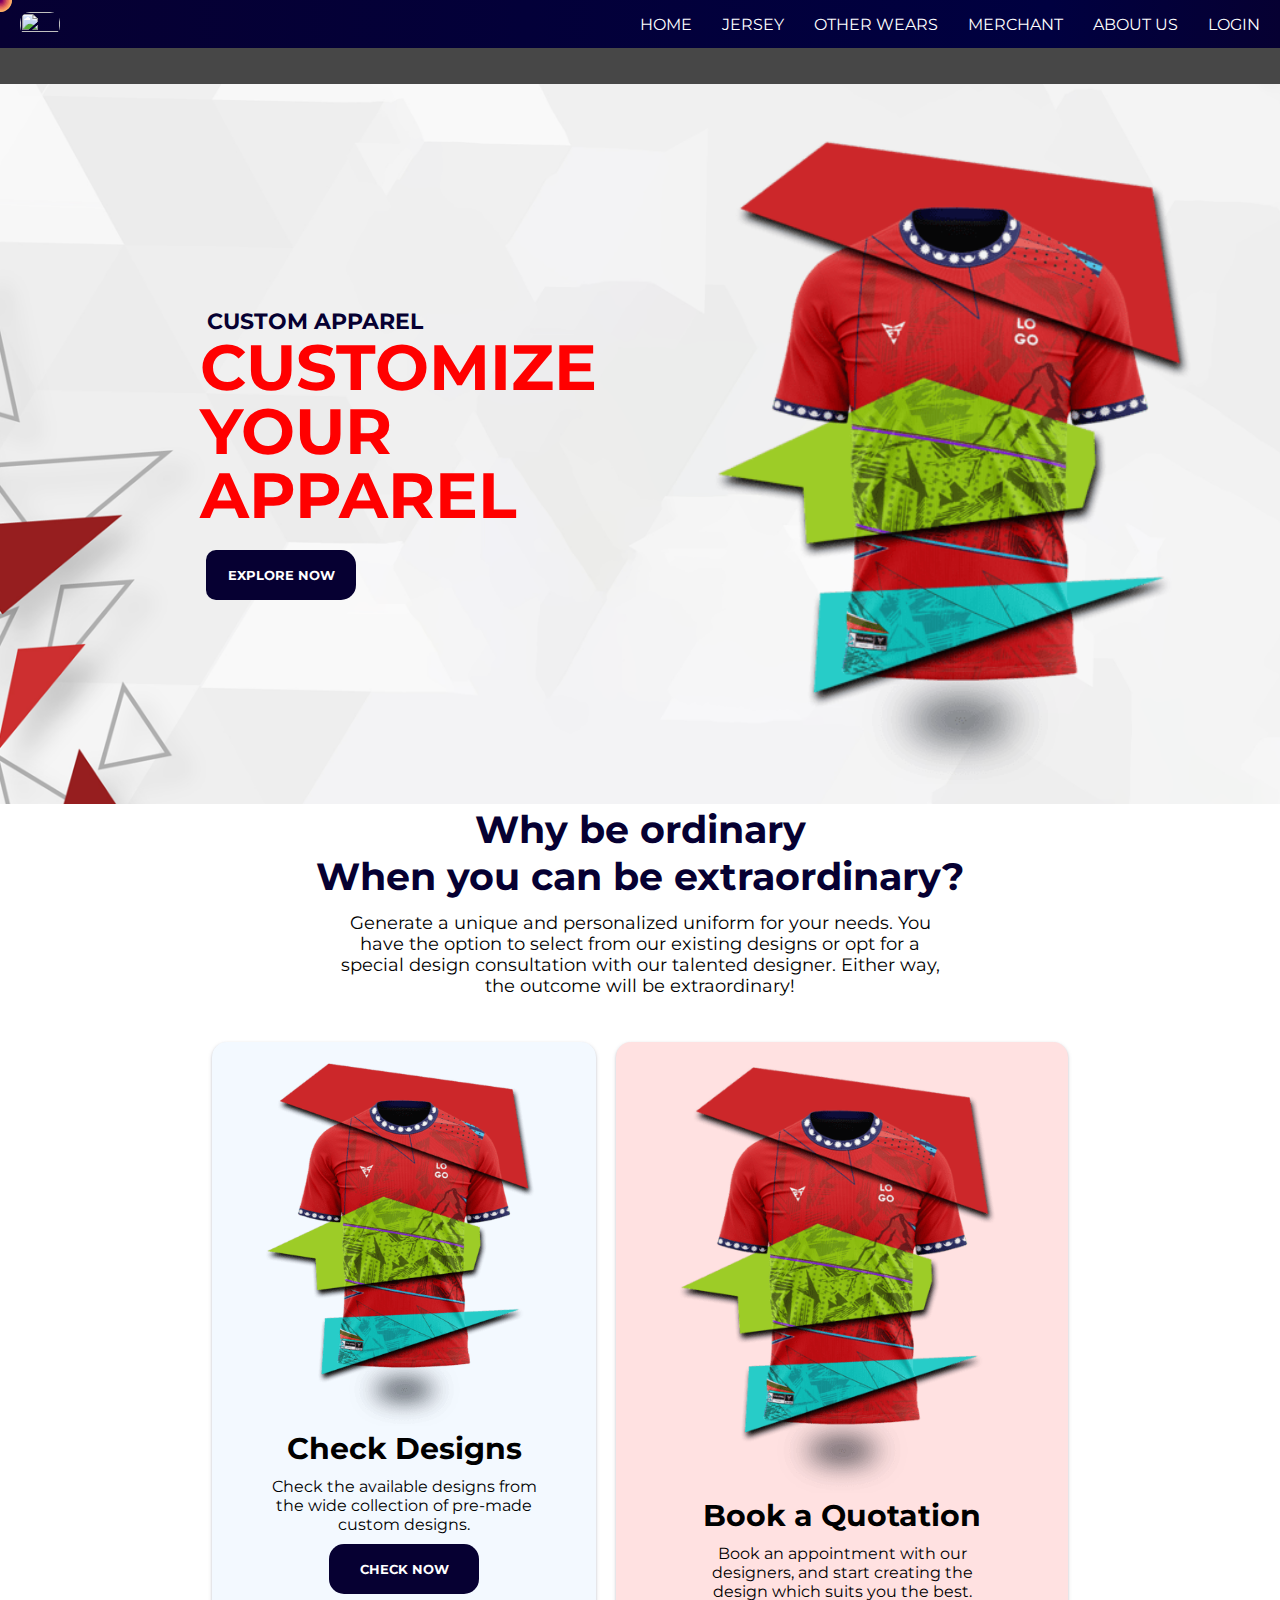
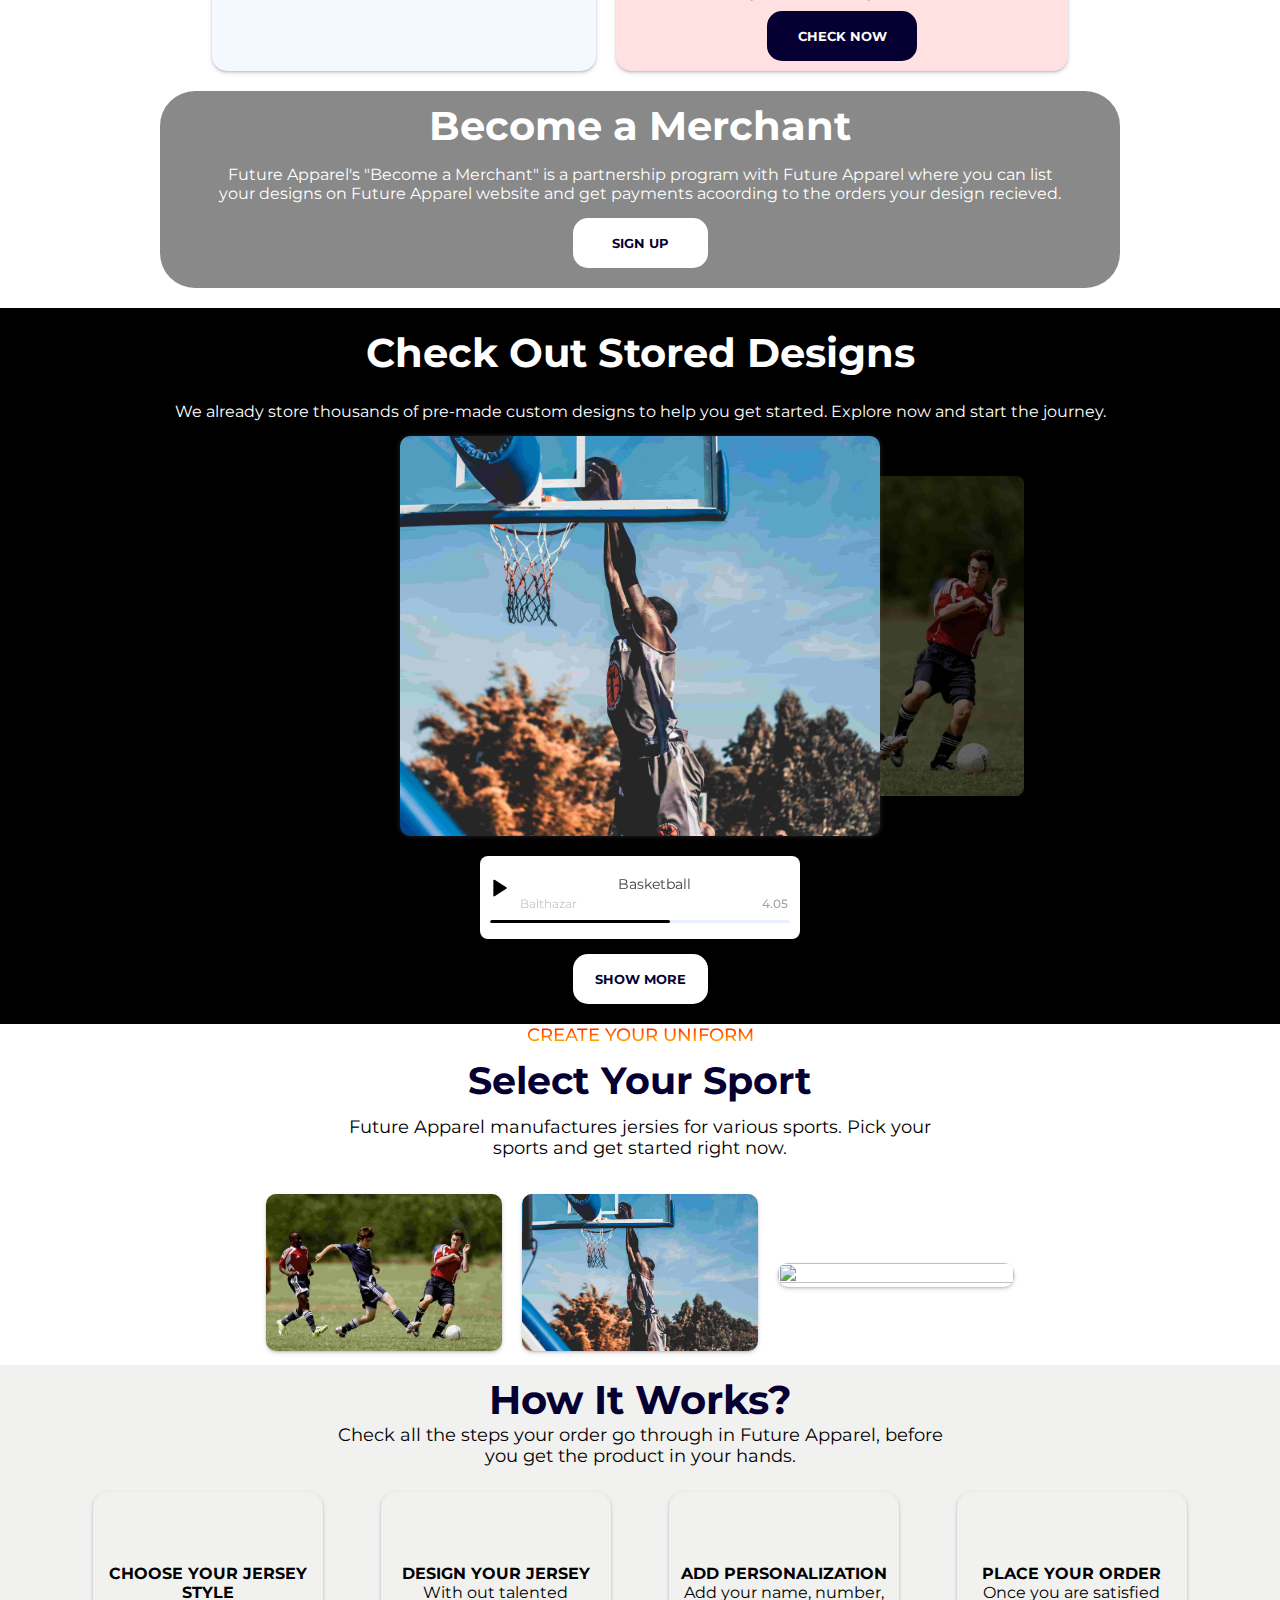
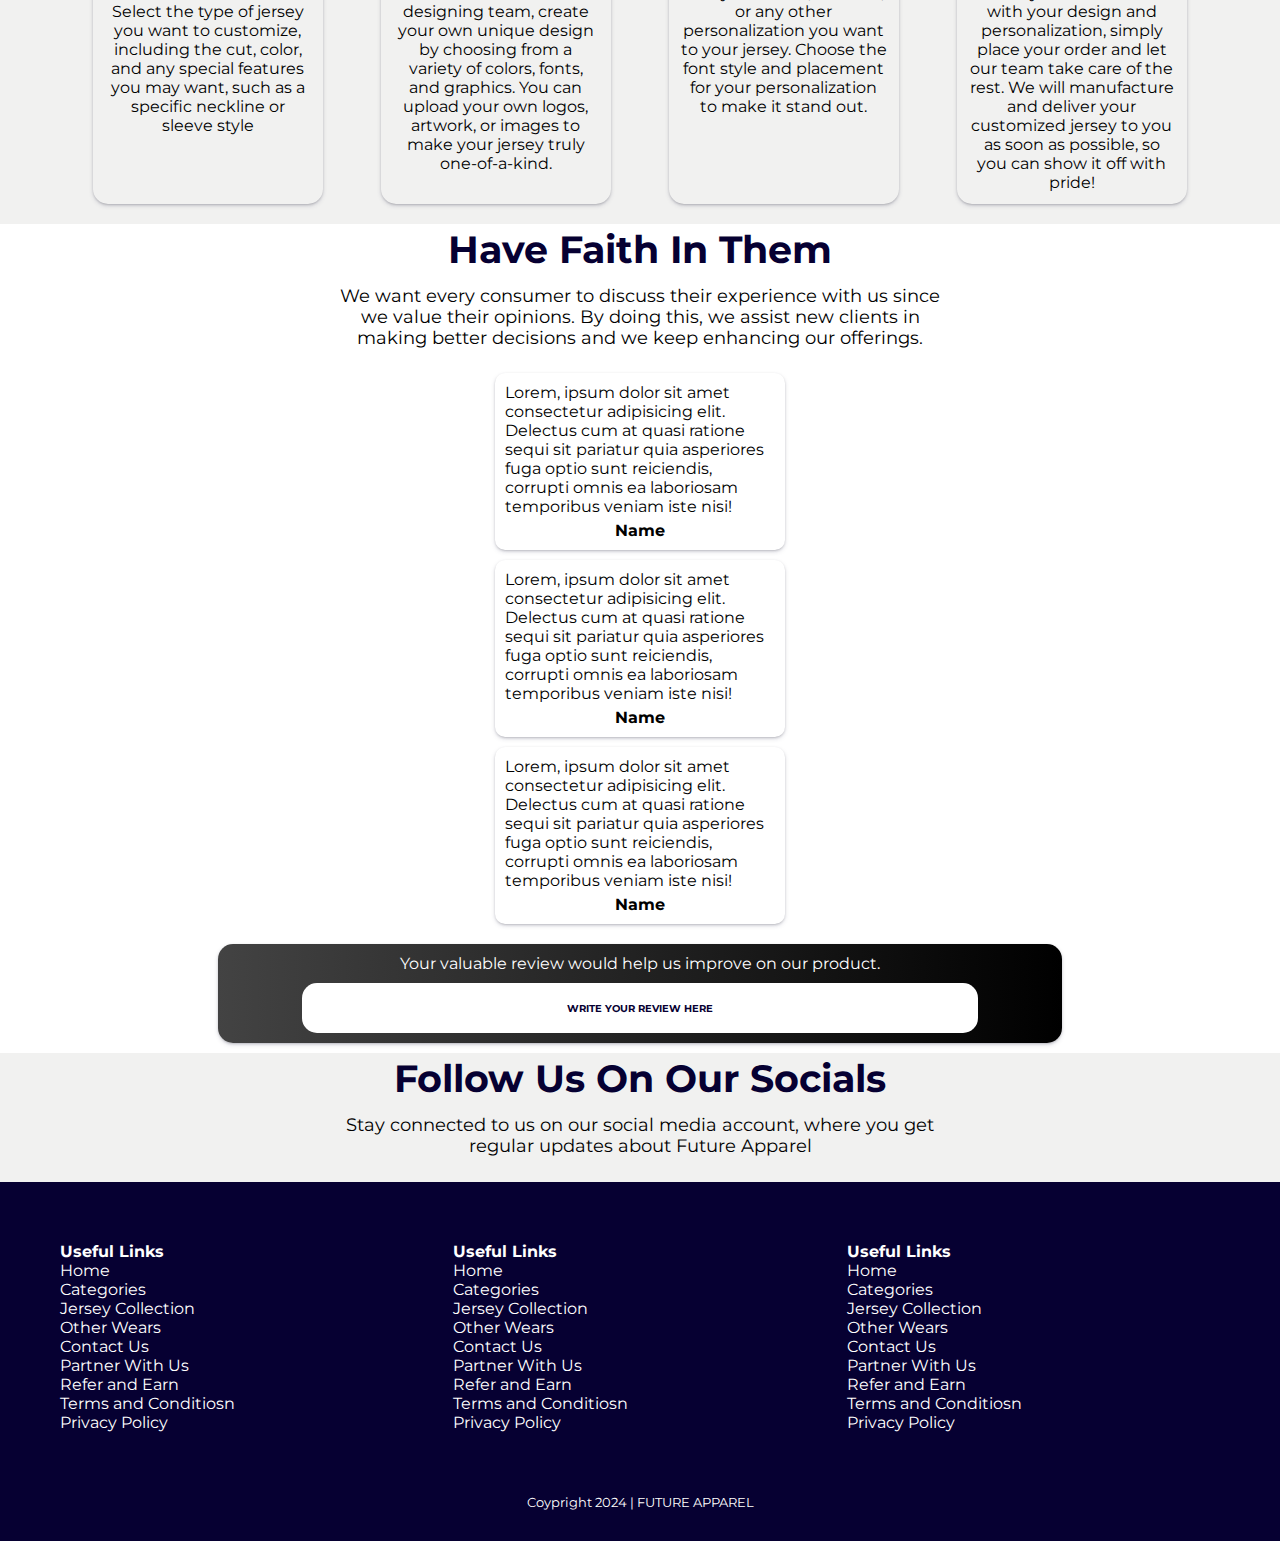
==== commit 5cc19689: "Feb 6 whole day, Feb 7 midnight work" ====
--- a/index.html
+++ b/index.html
@@ -32,7 +32,7 @@
               <li><a href="">Other Wears</a></li>
               <li><a href="">Merchant</a></li>
               <li><a href="">About Us</a></li>
-              <li><a href="">Login</a></li>
+              <li><a href="login.html">Login</a></li>
               <label for="check" class="close-menu"
                 ><i class="fas fa-times"></i
               ></label>
@@ -58,7 +58,7 @@
           </div>
 
           <div class="hero-btn">
-            <button class="btn-solid"><a href="#sports-genre">Explore Now</a></button>
+            <a href="#sports-genre"><button>Explore Now</button></a>
           </div>
         </div>
         <div class="hero-swapper">
@@ -90,9 +90,10 @@
                 Check the available designs from the wide collection of pre-made
                 custom designs.
               </p>
-              <button>Check Now</button>
-            </div>
-          </div>
+              <a href=""><button>Check Now</button></a>
+            </div>
+          </div>
+
           <div class="cards">
             <div class="cards-img">
               <img src="assets/img/hero-jersey.png" alt="Jersey" />
@@ -100,12 +101,13 @@
             <div class="cards-text">
               <strong>Book a Quotation</strong>
               <p>
-                Book an appointment with our designers, and start creating the
+                 Book an appointment with our designers, and start creating the
                 design which suits you the best.
               </p>
-              <button>Check Now</button>
-            </div>
-          </div>
+              <a href=""><button>Check Now</button></a>
+            </div>
+          </div>
+          
         </div>
       </div>
     </section>
@@ -347,12 +349,11 @@
       </div>
       <div class="review-container">
         <p>Your valuable review would help us improve on our product.</p>
-        <button>
-          <a
-            href="https://www.google.com/maps/place/Future+Apparel/@27.6891796,85.2837388,17z/data=!4m8!3m7!1s0x39eb17d2c8bc7cbf:0x2f5844954f76a0b7!8m2!3d27.6891796!4d85.2863137!9m1!1b1!16s%2Fg%2F11sc42hckm?entry=ttu"
-            >Write Your Review Here</a
-          >
-        </button>
+        <a href="https://www.google.com/maps/place/Future+Apparel/@27.6891796,85.2837388,17z/data=!4m8!3m7!1s0x39eb17d2c8bc7cbf:0x2f5844954f76a0b7!8m2!3d27.6891796!4d85.2863137!9m1!1b1!16s%2Fg%2F11sc42hckm?entry=ttu">
+          <button>
+            Write Your Review Here
+          </button>
+        </a>
       </div>
     </section>
 
@@ -366,9 +367,9 @@
           </p>
         </div>
         <div class="brands">
-          <p><i class="fa-brands fa-facebook"></i></p>
-          <p><i class="fa-brands fa-instagram"></i></p>
-          <p><i class="fa-brands fa-tiktok"></i></p>
+          <p><a href="https://www.facebook.com/futureapparel.np/"><i class="fa-brands fa-facebook"></i></a></p>
+          <p><a href="https://www.instagram.com/futureapparel__/"><i class="fa-brands fa-instagram"></i></a></p>
+          <p><a href="https://www.tiktok.com/@futureapparel"><i class="fa-brands fa-tiktok"></i></a></p>
         </div>
         <div class="instagram-feed">
           <!-- <blockquote
@@ -785,5 +786,6 @@
         animateCircles();
       </script>
     </section>
+    
   </body>
 </html>
--- a/assets/style.css
+++ b/assets/style.css
@@ -8,8 +8,12 @@
     --shadow:rgba(50, 50, 93, 0.25) 0px 13px 27px -5px, rgba(0, 0, 0, 0.3) 0px 8px 16px -8px;
     font-family:Montserrat, Roboto, system-ui, -apple-system, BlinkMacSystemFont, 'Segoe UI', Oxygen, Ubuntu, Cantarell, 'Open Sans', 'Helvetica Neue', sans-serif,system-ui, -apple-system, BlinkMacSystemFont, 'Segoe UI', Roboto, Oxygen, Ubuntu, Cantarell, 'Open Sans', 'Helvetica Neue', sans-serif;
     --clr-gray: #f1f1f0;
+    --clr-dark-gray: #202020;
+    --clr-gray-contrast: #a8a8a8;
     --stripe: rgba(50, 50, 93, 0.25) 0px 2px 5px -1px, rgba(0, 0, 0, 0.3) 0px 1px 3px -1px;
     --black-gradient:linear-gradient(to right, rgb(67, 67, 67) 0%, black 100%);
+    --transitionvar: 0.2s all ease-in-out;
+    --clr-light-blue:#150d52;
 }
 
 *{
@@ -17,7 +21,6 @@
     margin: 0;
     padding: 0;
     scroll-behavior: smooth;
-    cursor: default;
 }
 
 .circle {
@@ -44,6 +47,11 @@
     cursor: pointer;
 }
 
+strong::selection, p::selection{
+    background: var(--clr-secondary);
+    color: var(--clr-blue);
+}
+
 li{
     list-style-type: none;
 }
@@ -57,7 +65,7 @@
     font-weight: 500;
 }
 
-
+/* Navbar */
 .nav-bar {
     width: 100%;
     display: flex;
@@ -116,7 +124,7 @@
 @media(max-width: 1218px){
     header{
         width: 100%;
-        position: fixed;
+        position: static;
         z-index: 1000;
     }
 
@@ -213,15 +221,14 @@
     background-color: var(--clr-blue);
     color: white;
     cursor: pointer;
-    font-weight: bolder;
     text-transform: uppercase;
     transition: .15s all ease-in-out;
-    border: 0px ;
+
 }
 
 button{
-    margin-top: 5px;
-    width: 30%;
+    
+    width: 150px;
     height: 50px;
     background-color: var(--clr-blue);
     color: white;
@@ -350,6 +357,7 @@
 
 .container-cards .cards:nth-child(odd){
     background-color: rgb(243, 249, 255);
+    transition: 0.15s all ease-in-out;
 }
 
 .container-cards strong{
@@ -723,6 +731,7 @@
    color: var(--clr-blue);
    width: 20%;
    font-size: 10px;
+   margin-bottom: 10px;
    font-weight: bolder;
  }
 
@@ -734,6 +743,13 @@
     font-weight: bolder;
   }
 
+@media screen and (max-width:610px) {
+    .review-container{
+        width: 100%;
+        border-radius: 0;
+        margin-bottom: 0px;
+      }
+}
 @media screen and (max-width:1450px) {
     .container-cards-reviews{
         flex-direction: column;
@@ -752,11 +768,7 @@
         width: 0%;
       }
 
-      .review-container{
-        width: 100%;
-        border-radius: 0;
-        margin-bottom: 0px;
-      }
+      
 
       .container-text{
         padding: 3x 0px;
@@ -878,19 +890,12 @@
     font-size: 3vw;
 }
 
-.chosen-sports-genre-hero:hover{
-   img{
+.chosen-sports-genre-hero:hover img{
         filter:brightness(0.2);
         transform: scale(2);
         transition: 0.25s all ease-in-out;
-    }
-}
-
-
-
+}
 /* Caraousel */
-@import url("https://fonts.googleapis.com/css?family=DM+Sans:400,500,700&display=swap");
-
 input[type=radio] {
   display: none;
 }
@@ -1041,3 +1046,649 @@
   transform: translateY(-80px);
 }
 
+.container-brn{
+    width: 80%;
+    margin: auto;
+    display: flex;
+    justify-content: center;
+}
+
+.container-brn button{
+    margin: 10px;
+}
+
+
+.categories{
+    display: flex;
+    flex-direction: column;
+    justify-content: center;
+    gap: 2rem;
+    width: 100%;
+    margin: 10px auto auto auto;
+    background-color: var(--clr-gray);
+    transition: var(--transitionvar);
+    color: var(--clr-blue);
+    text-align: center;
+    overflow: hidden;
+}
+
+.categories-heading{
+    padding-top: 2rem;
+    font-size: 3rem;
+}
+
+.categories-cards-container{
+    display: grid;
+    width: 100%;
+    grid-template-columns: auto auto;
+    grid-row: auto auto;
+    grid-column-gap: 20px;
+    margin: auto;
+    justify-content: center;
+    cursor: pointer;
+}
+
+
+.categories img{
+    width: 100%;
+    max-width: 350px;
+    object-fit: cover;
+    transition: 0.2s all ease-in-out;
+}
+
+.categories-cards{
+    box-shadow: var(--stripe);
+    margin-bottom: 1.5rem;
+    border-radius: 0.8px    ;
+    transition: var(--transitionvar);
+}
+
+.categories-cards strong{
+    visibility: hidden;
+    transition: var(--transitionvar);
+}
+
+.categories-cards .cards-text{
+    margin-bottom: 0.5rem;
+    
+}
+
+.categories:hover{
+    background-color: var(--clr-blue);
+    transition: var(--transitionvar);
+    color: var(--clr-primary);
+
+    .categories-cards{
+        background-color: var(--clr-light-blue);
+        transition: var(--transitionvar);
+        border-radius: 30px;
+    }
+    
+    .categories-cards:hover img{
+        transform: scale(1.18);
+    }
+
+    .categories-cards strong{
+        visibility: visible;
+        color: var(--clr-primary);
+        font-size: 1.2rem;
+        transition: var(--transitionvar);
+    }
+}
+
+@media screen and (max-width: 1350px){
+    .categories-cards-container{
+        flex-direction: column;
+    }
+
+    .categories-cards strong{
+        visibility: visible;
+    }
+}
+
+.manage-your-information{
+    display: flex;
+    gap: 2rem;
+    width: 90%;
+    margin: auto;
+    justify-content: center;
+}
+
+.manage-your-information-sub{
+    width: 8rem;
+    border-radius: 70%;
+    margin: 10px;
+}
+
+.manage-your-information-sub img{
+    width: 100%;
+    max-width: 150px;
+    border-radius: 60%;
+    max-width: 150px;
+    box-shadow: var(--stripe);
+}
+
+
+.your-profile{
+    width: 90%;
+    margin: auto;
+    text-align: center;
+    font-size: 58px;
+    color: var(--clr-blue);
+}
+
+
+
+
+.information-texts{
+    display: flex;
+    gap: 2.8rem;
+    font-weight: 600;
+    text-transform: uppercase;
+    border-radius: 10px;
+    padding: 10px;
+    background-color: var(--clr-gray);
+    margin-top: 10px;
+    box-shadow: var(--stripe);
+    height: 250px;
+}
+
+.information-texts-wrapper{
+    display: flex;
+    gap: 10px;
+    margin-bottom: 20px;
+}
+
+.information-texts .manage-your-information-text{
+    position: relative;
+    padding: 10px;
+    top: 10%;
+    color: var(--clr-gray-contrast);
+    display: flex;
+    flex-direction: column;
+    gap: 8px;
+    transition: var(--transitionvar);
+}
+
+.gray-buttons{
+    padding: 10px;
+    background-color: var(--clr-gray);
+    color: var(--clr-gray-contrast);
+    font-weight: 650;
+    box-shadow: var(--stripe);
+    transition: var(--transitionvar);
+}
+
+.information-texts.buttons{
+    width: 39.5rem;
+    height: 5rem;
+    margin: 10px auto;
+    justify-content: center;
+}
+
+.information-texts.buttons button:hover{
+    background-color: var(--clr-blue);
+    color: var(--clr-primary);
+    transition: var(--transitionvar);
+}
+
+.manage-your-information-text.values p:hover{
+    color: var(--clr-blue);
+    transition: var(--transitionvar);
+    cursor: pointer;
+}
+
+@media screen and (max-width: 713px){
+    .caraousel-cards {
+        height: 10rem;
+    }
+
+    .heading-container h1{
+        font-size: 70px;
+    }
+
+    .information-texts{
+        align-items: center;
+        flex-direction: column-reverse;
+        width: 100%;
+        height: auto;
+    }
+
+    .manage-your-information{
+        width: 100%;
+    }
+
+    .information-texts-wrapper{
+        font-size: smaller;
+        text-wrap: nowrap;
+        padding: 10px;
+    }
+    
+    .information-texts.buttons{
+        width: 90%;
+        margin: auto;
+        flex-direction: row;
+    } 
+
+
+}
+
+/* ============================= */
+.form-container{
+
+    strong{
+        font-size: 3rem;
+    }
+
+    width: 100%;
+    overflow: hidden;
+    display: flex;
+    align-items: center;
+    flex-direction: column;
+    gap: 10px;
+    background-color: var(--clr-gray);
+}
+
+.info-form{
+    width: 100%;
+    display: flex;
+    flex-direction: column;
+    justify-content: space-around;
+    gap: 10px;
+}
+
+.form-row{
+    display: flex;
+    gap: 20px;
+}
+
+.form-row > *{
+    display: flex;
+    flex-direction: column;
+    gap: 10px;
+    width: 100%;
+}
+
+.form-container form{
+        padding-right: 10px;
+        padding-left: 10px;
+        width: 90%;
+        height: auto;
+        margin: auto;
+        display: flex;
+        justify-content: center;
+        align-items: start;
+        margin-bottom: 20px;
+    }
+
+input{
+    width: 90%;
+    border-bottom: 1px solid var(--clr-gray-contrast);
+    border-top: none;
+    border-left: none;
+    border-right: none;
+    height: 2.5rem;
+    padding: 5px;
+    font-weight: 400;
+    color: var(--clr-gray-contrast);
+    font-size: 1.2rem;
+    background-color: var(--clr-gray);
+    transition: var(--transitionvar);
+}
+
+.form-container input:focus{
+    outline: none;
+    color: var(--clr-blue);
+    border-bottom: 3px solid var(--clr-blue);
+}
+
+.form-heading{
+    display: flex;
+    flex-direction: column;
+    margin-bottom: 10px;
+    text-align: center;
+    color: var(--clr-blue);
+    padding: 5px;
+}
+
+.info-form label{
+    text-transform: capitalize;
+    font-weight: bolder;
+    font-size: 1.2rem;
+    color: var(--clr-blue);
+    transition: var(--transitionvar);
+}
+
+.form-main-container {
+    display: flex; /* Enables flexbox layout */
+    justify-content: center; /* Centers children horizontally */
+    align-items: center; /* Centers children vertically */
+    height: 100vh; /* Sets the height of the container to fill the viewport */
+    width: 100%; /* Ensures the container takes full width of the viewport */
+    background-color: var(--clr-gray);
+    padding: 10px;
+}
+
+.form-setup.login{
+    width: 60%; 
+    margin: auto;
+    /* box-shadow: var(--stripe); */
+}
+
+.form-row .form-row-links{
+    color: var(--clr-gray-contrast);
+}
+
+.form-row.links{
+    margin: 10px auto auto 10px;
+    transition: var(--transitionvar);
+}
+
+.form-row.links a:hover{
+    font-weight: 600;
+    color: var(--clr-blue);
+    transition: var(--transitionvar);
+}
+
+@media screen and (max-width: 1121px){
+    .form-setup.login{
+        width: 100%;
+        padding: 10px;
+    }
+}
+
+
+/* Product Search Page */
+.form-container.search{
+    width: 90%;
+    background-color: inherit;
+    margin: auto;
+}
+
+.form-container.search form{
+    display: flex;
+    align-items: center;
+    flex-direction: column;
+    gap: 1rem;
+
+    input{
+        background-color: inherit;
+        width: 650px;
+        text-align: center;
+        padding: 10px;
+        font-size: 15px;
+    }
+
+   
+}
+
+.form-container.search input:focus{
+    background-color: inherit;
+    width: 650px;
+    text-align: center;
+    padding: 10px;
+    font-size: 20px;
+}
+
+.form-container .gray-buttons.search:hover{
+    background-color: var(--clr-blue);
+    color: var(--clr-gray);
+}
+
+.product-grid-container{
+    display: grid;
+    width: 90%;
+    margin: auto;
+    grid-template-columns: auto auto auto auto;
+    padding: 10px;
+}
+
+.grid-item{
+    padding: 20px;
+    text-align: center;
+}
+
+.product-grid-container-card {
+    position: relative;
+    border-radius: 5px;
+    box-shadow: var(--stripe);
+    height: 25rem;
+    overflow: hidden;
+    width: 90%;
+    margin: auto; 
+    transition: var(--transitionvar);/* Center the card if it's within a flex container */
+}
+
+.product-grid-container-card h1 {
+    font-size: 1rem;
+    text-transform: capitalize;
+}
+
+.product-grid-container-card figure {
+    width: 90%;
+    margin: 20px auto 0 auto;
+}
+
+.product-grid-container-card figure img {
+    width: 100%;
+}
+
+.product-grid-container-card .details {
+    background-color: #FFF;
+    border-radius: 10px;
+    padding: 20px;
+    position: absolute;
+    top: 85%;
+    width: 100%;
+    transition: var(--transitionvar);
+
+}
+
+.product-grid-container-card:hover .details {
+    box-shadow: 0 -5px 10px rgba(0,0,0,0.3);
+    top: 40%;
+    transition: var(--transitionvar);
+}
+
+.product-grid-container-card:hover{
+    max-height: none;
+    height: 450px;
+    transition: var(--transitionvar);
+}
+
+.product-grid-container-card .details .min-details,
+.product-grid-container-card .details .options,
+.product-grid-container-card .details .options .options-size,
+.product-grid-container-card .details .options .options-colors {
+    margin-bottom: 20px;
+}
+
+.product-grid-container-card .details .min-details {
+    display: flex;
+    justify-content: space-between;
+}
+
+.product-grid-container-card .details .min-details h1 span {
+    visibility: none;
+}
+
+.product-grid-container-card .details .options h1 {
+    margin-bottom: 5px;
+}
+
+.product-grid-container-card .details .options ul {
+    list-style-type: none;
+    display: flex;
+}
+
+.product-grid-container-card .details .options ul li {
+    border-radius: 50%;
+    cursor: pointer;
+    height: 30px;
+    line-height: 30px;
+    margin-right: 5px;
+    text-align: center;
+    width: 30px;
+}
+
+.product-grid-container-card .options-size > ul > li {
+    background-color: rgba(0,0,0,0.5);
+    color: #FFF;
+    font-size: .7rem;
+    font-weight: 900;
+    text-transform: uppercase;
+    transition: background-color .3s ease-in-out;
+}
+
+.product-grid-container-card .options-size > ul > li:hover {
+    background-color: var(--clr-blue);
+}
+
+.product-grid-container-card .options-colors > ul > li:nth-child(1) { background-color: #FF1; }
+.product-grid-container-card .options-colors > ul > li:nth-child(2) { background-color: #000; }
+.product-grid-container-card .options-colors > ul > li:nth-child(3) { background-color: #FB0000; }
+.product-grid-container-card .options-colors > ul > li:nth-child(4) { background-color: #FF69B4; }
+.product-grid-container-card .options-colors > ul > li:nth-child(5) { background-color: #192a56; }
+
+.product-grid-container-card .btn {
+    background-color: var(--clr-blue);
+    border-radius: 5px;
+    color: #FFF;
+    display: block;
+    padding: 10px;
+    text-align: center;
+    text-decoration: none;
+    text-transform: capitalize;
+    width: 100%;
+    transition: box-shadow .3s ease-in-out,
+                transform .3s ease-in-out;
+}
+
+.product-grid-container-card .btn:hover {
+  box-shadow: 0 5px 10px rgba(0,0,0,.3);
+  transform: translateY(-2px);
+}
+
+@media screen and (max-width: 1056px) {
+    .product-grid-container{
+        grid-template-columns: auto auto;
+    }
+
+    .product-grid-container-card{
+        height: auto;
+        margin-bottom: 50px;
+    }
+
+
+    .product-grid-container-card h1 {
+        font-size: 1.2rem;
+    }
+
+    .product-grid-container-card .details{
+        padding: 10px;
+    }
+}
+
+
+
+.form-container.card-search{
+    background-color: var(--clr-primary);
+    width: 100%;
+}
+
+.form-container.card-search input{
+    background-color: var(--clr-primary);
+
+}
+
+.mobile-view{
+    width: 100%;
+    display: none;
+    flex-direction: column;
+}
+
+.mobile-view strong{
+    font-size: 25px;
+}
+
+.mobile-view b{
+    font-weight: 560;
+}
+
+.mobile-view-product-cards{
+    display: flex;
+    height: 350px;
+    padding: 20px;
+}
+
+.mobile-view-product-cards img{
+    width: 100%;
+    max-width: 450px;
+    object-fit: cover;
+}
+
+.mobile-view > *{
+    background-color: var(--clr-gray);
+    border-bottom: 5px solid var(--clr-blue);
+}
+
+.mobile-view-details{
+    display: flex;
+    flex: 1;
+    overflow: hidden;
+    flex-direction: column;
+    justify-content: space-around;
+    margin-left: 20px;
+}
+
+.mobile-view-product-image{
+    flex: 0 0 55%;
+}
+
+.mobile-view-search input{
+    font-size: 14px;
+    outline: none;
+    border-bottom: 0.2px solid var(--clr-gray-contrast);
+    transition: var(--transitionvar);
+}
+
+.mobile-view-search input:focus{
+    border-bottom: 1.8px solid var(--clr-blue);
+    transition: var(--transitionvar);
+    color: var(--clr-blue);
+    font-size: 18px;
+}
+
+.gray-buttons.search.cart{
+    margin-top: 10px;
+    width: 100%;
+    max-height: 50px;
+}
+
+.gray-buttons.search.cart:hover{
+    background-color: var(--clr-blue);
+    color: var(--clr-primary);
+}
+
+.pagination-container{
+    display: flex;
+    width: 50%;
+    margin: auto;
+}
+
+.pagination-container > *{
+    margin: 20px;
+}
+
+@media screen and (max-width: 589px){
+    .product-grid-container-card {
+        display: none;
+    }
+
+    .mobile-view{
+        display: flex;
+        flex-direction: column;
+    }
+}
+
+/* .container-cards .cards:nth-child(odd) */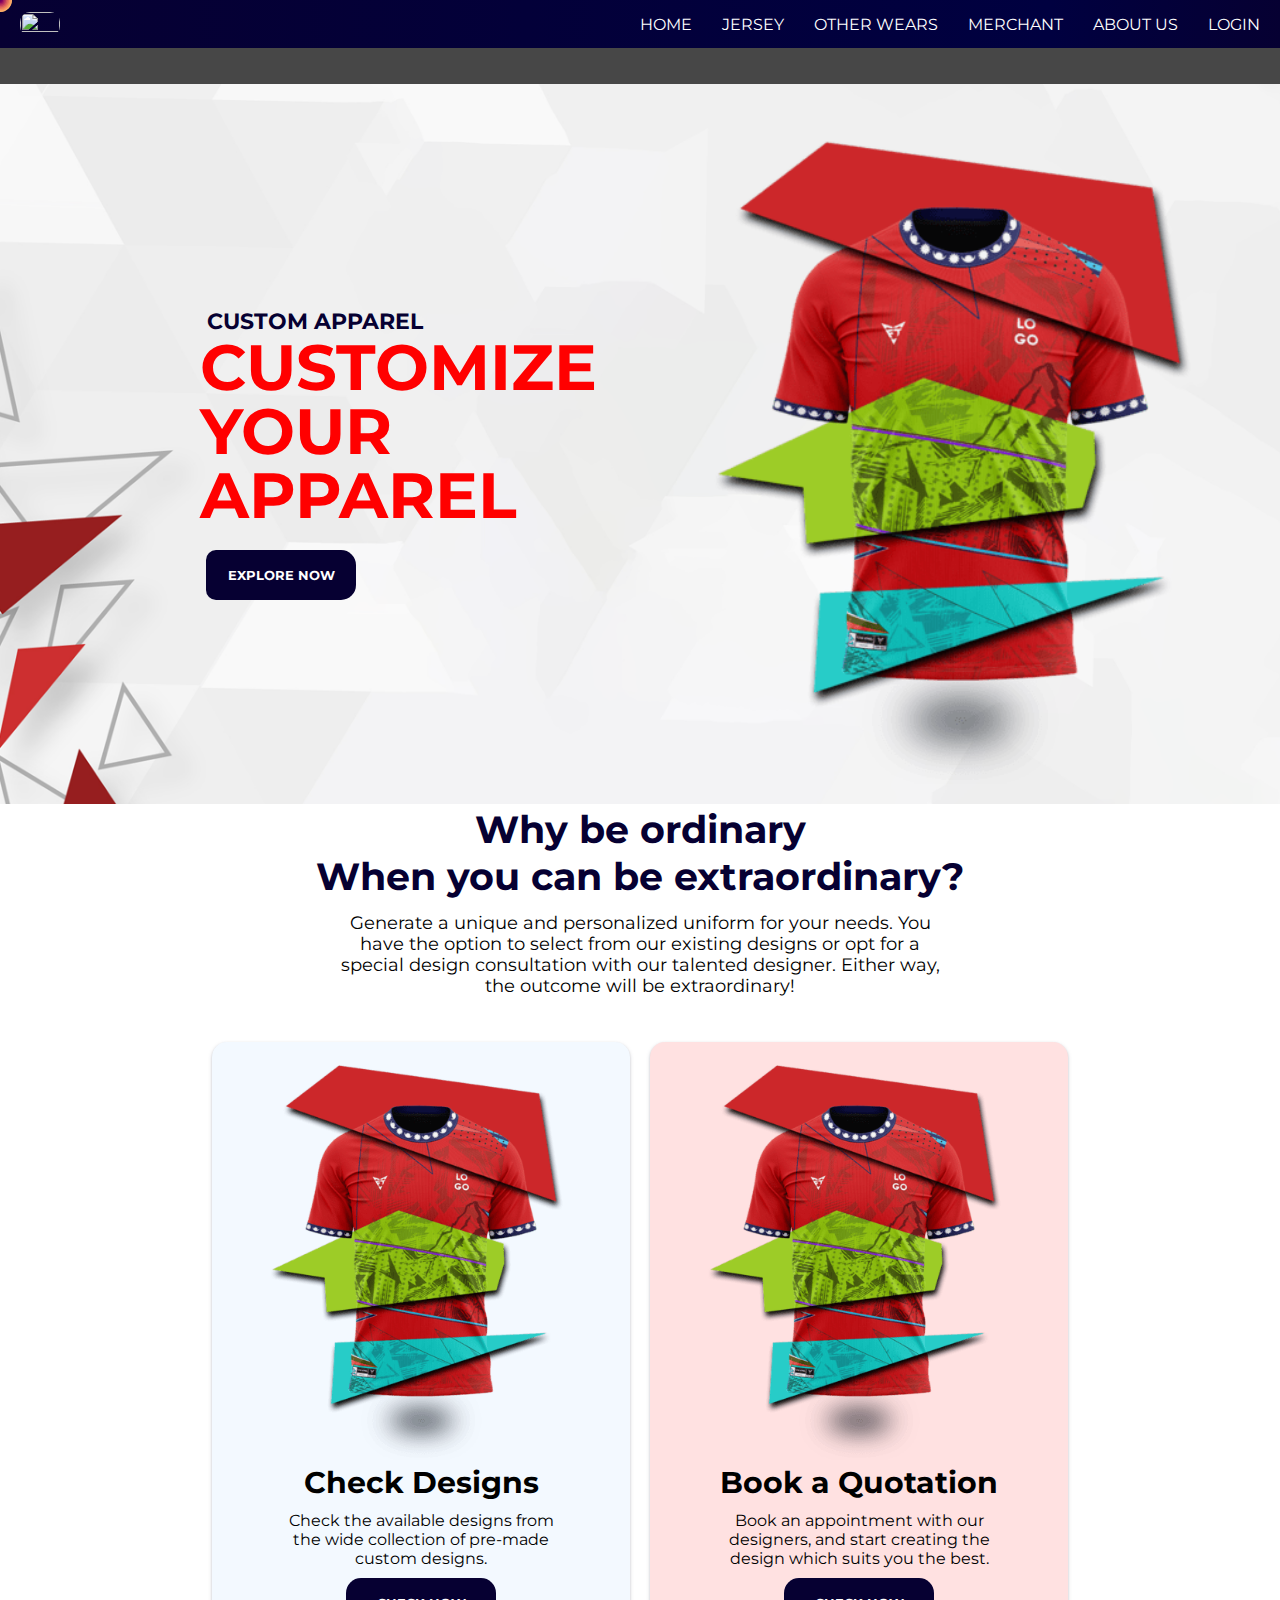
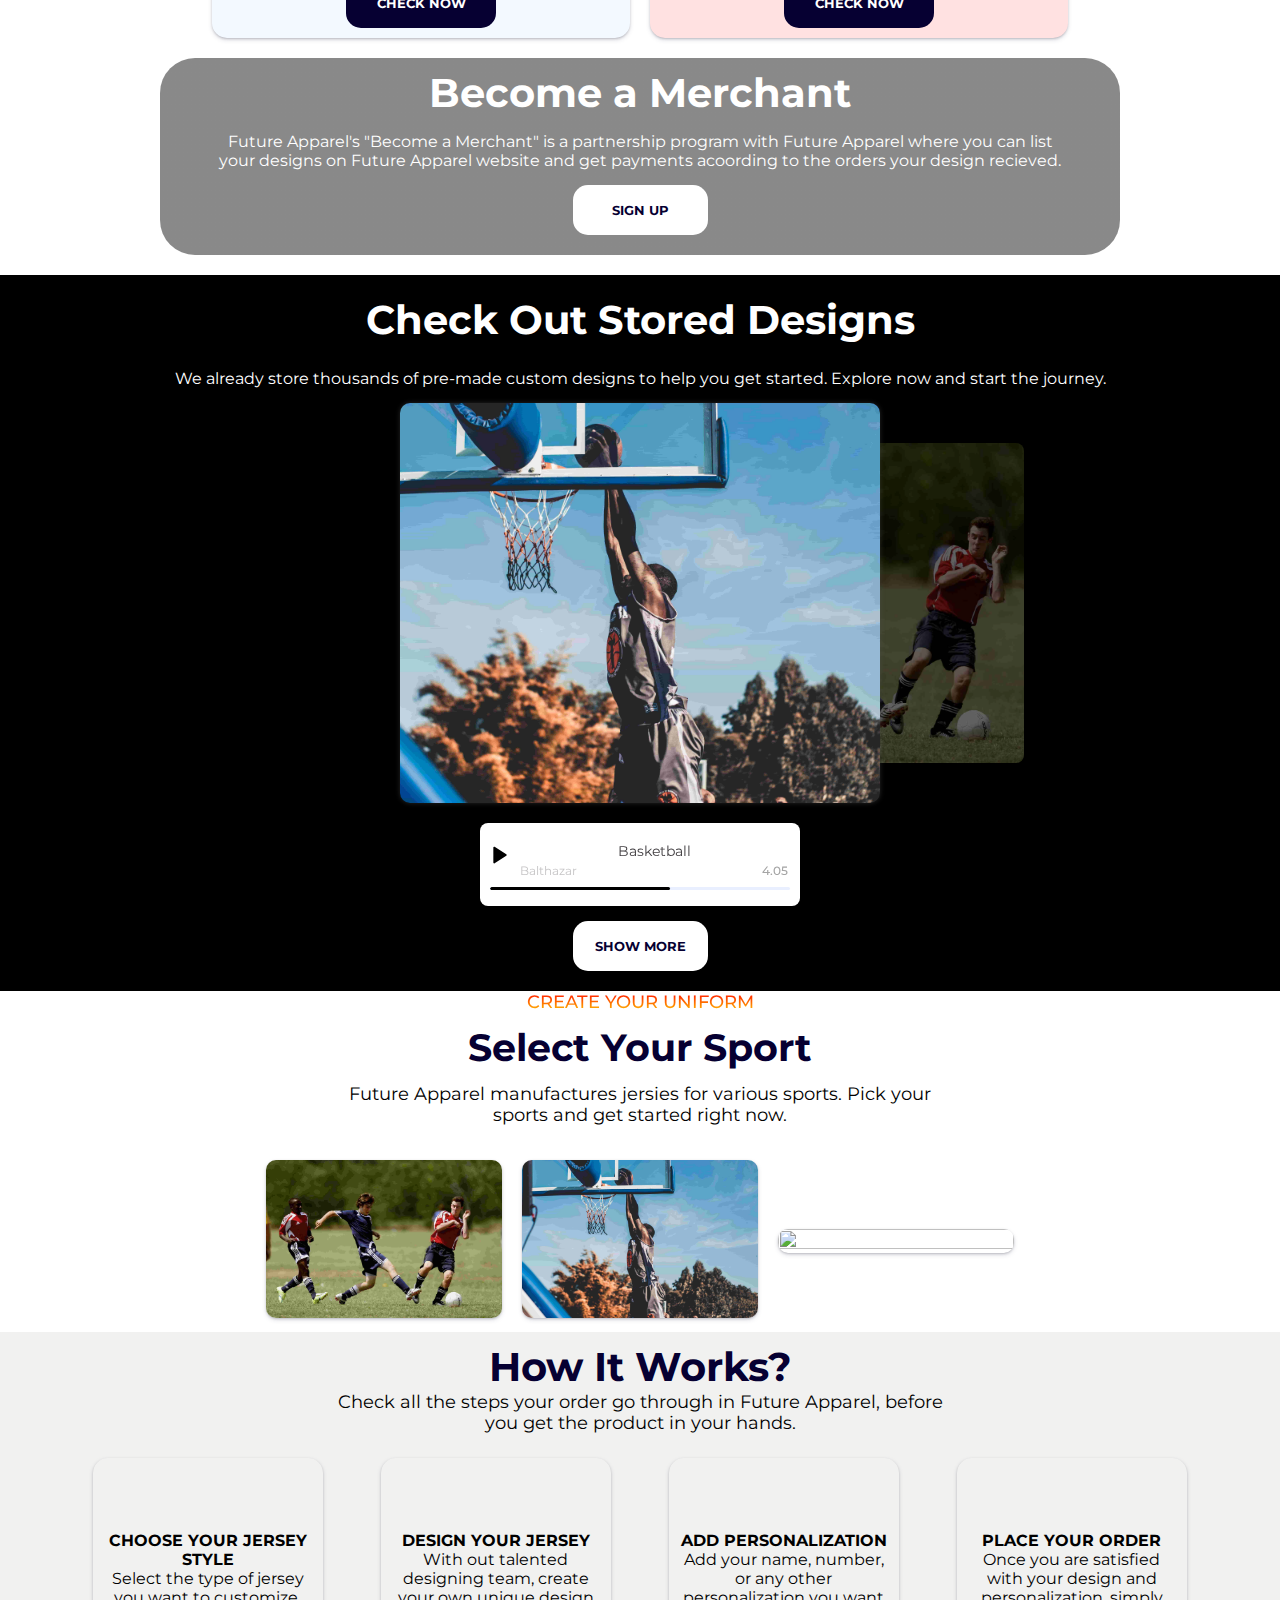
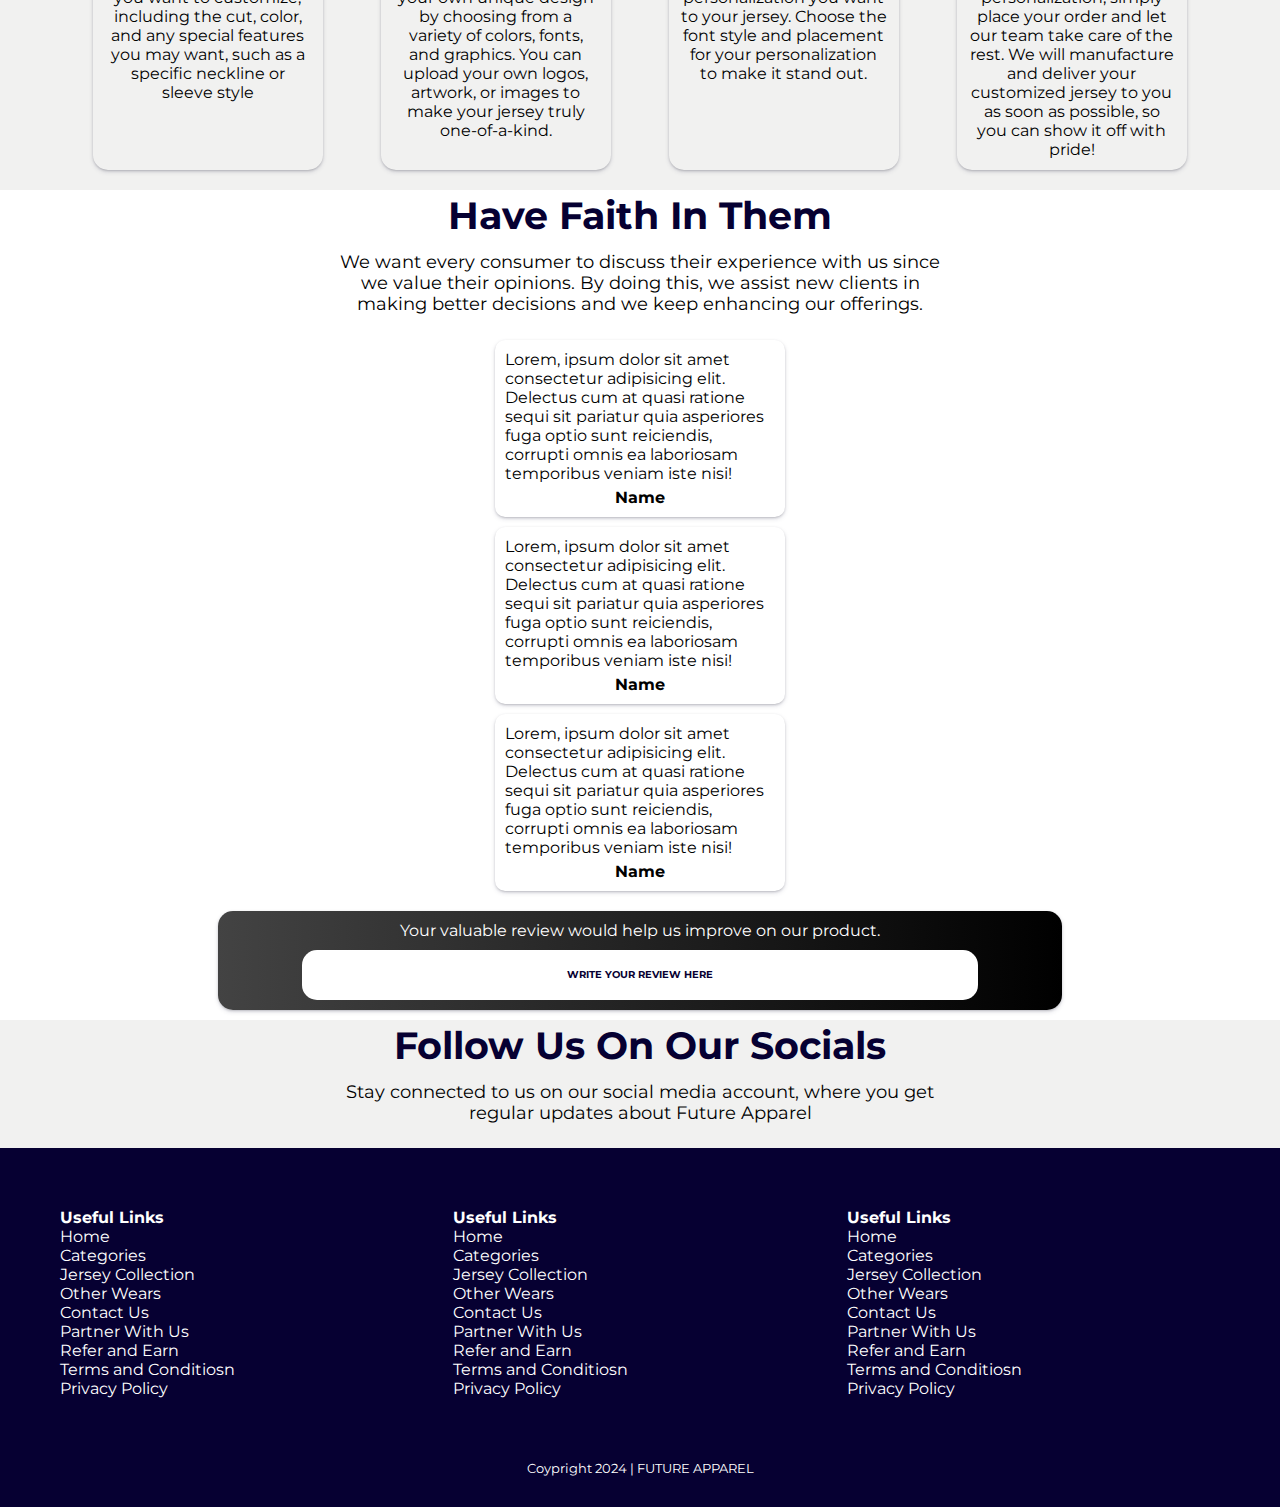
==== commit f8f2448e: "Feb 9 work Frontend" ====
--- a/index.html
+++ b/index.html
@@ -30,7 +30,7 @@
                 <a href="index.html#sports-genre">Jersey</a>
               </li>
               <li><a href="">Other Wears</a></li>
-              <li><a href="">Merchant</a></li>
+              <li><a href="PartnerWithUs.html">Merchant</a></li>
               <li><a href="">About Us</a></li>
               <li><a href="login.html">Login</a></li>
               <label for="check" class="close-menu"
--- a/assets/style.css
+++ b/assets/style.css
@@ -1,10 +1,14 @@
 @import url('https://fonts.googleapis.com/css2?family=Montserrat:wght@300;400;600;700;900&display=swap');
+@import "https://unpkg.com/open-props";
+/* @import "https://unpkg.com/open-props/normalize.min.css"; */
 :root{
     --clr-primary : white;
     --clr-secondary : hsl(0, 100%, 50%);
+    --clr-light-red :rgb(255, 228, 228);
     --clr-normal : black;
     --clr-navbar : linear-gradient(90deg, rgba(6,0,50,1) 0%, rgba(0,0,64,1) 82%, rgba(6,0,50,1) 100%);
     --clr-blue: #060032;
+    --clr-light-light-blue: #e9e6ff;
     --shadow:rgba(50, 50, 93, 0.25) 0px 13px 27px -5px, rgba(0, 0, 0, 0.3) 0px 8px 16px -8px;
     font-family:Montserrat, Roboto, system-ui, -apple-system, BlinkMacSystemFont, 'Segoe UI', Oxygen, Ubuntu, Cantarell, 'Open Sans', 'Helvetica Neue', sans-serif,system-ui, -apple-system, BlinkMacSystemFont, 'Segoe UI', Roboto, Oxygen, Ubuntu, Cantarell, 'Open Sans', 'Helvetica Neue', sans-serif;
     --clr-gray: #f1f1f0;
@@ -14,6 +18,7 @@
     --black-gradient:linear-gradient(to right, rgb(67, 67, 67) 0%, black 100%);
     --transitionvar: 0.2s all ease-in-out;
     --clr-light-blue:#150d52;
+    --gradient: linear-gradient(var(--clr-secondary), rgb(255, 200, 0));
 }
 
 *{
@@ -57,7 +62,7 @@
 }
 
 .gradient-text{
-    background: linear-gradient(var(--clr-secondary), rgb(255, 200, 0));
+    background: var(--gradient);
     /* background: linear-gradient(var(--clr-secondary),rgb(255, 200, 0)); */
     background-clip: text;
     color: transparent;
@@ -334,12 +339,13 @@
 .container-cards{
     display: flex;
     padding: 10px;
-    justify-content: space-around;
+    justify-content: flex-start;
     margin: auto;
     width: 70%;
 }
 
 .cards{
+    flex: 1;
     box-shadow: var(--stripe);
     border-radius: 15px;
     align-items: center;
@@ -391,7 +397,8 @@
     }
 
     .cards {
-        width: 100%; /* Adjust card width for smaller screens */
+        width: 18rem;
+        padding: 1rem; /* Adjust card width for smaller screens */
     }
 
     .cards img{
@@ -1265,9 +1272,10 @@
     }
     
     .information-texts.buttons{
-        width: 90%;
-        margin: auto;
+        width: 100%;
+        margin: 20px auto;
         flex-direction: row;
+        
     } 
 
 
@@ -1363,7 +1371,7 @@
     display: flex; /* Enables flexbox layout */
     justify-content: center; /* Centers children horizontally */
     align-items: center; /* Centers children vertically */
-    height: 100vh; /* Sets the height of the container to fill the viewport */
+    height: auto; /* Sets the height of the container to fill the viewport */
     width: 100%; /* Ensures the container takes full width of the viewport */
     background-color: var(--clr-gray);
     padding: 10px;
@@ -1394,6 +1402,10 @@
     .form-setup.login{
         width: 100%;
         padding: 10px;
+    }
+
+    .form-main-container{
+        padding: 5px;
     }
 }
 
@@ -1691,4 +1703,420 @@
     }
 }
 
-/* .container-cards .cards:nth-child(odd) */+/* .container-cards .cards:nth-child(odd) */
+
+.login-signup-container{
+    width: 100%;
+    height: auto;
+    background-color: var(--clr-gray);
+}
+
+.login-signup-container-sub{
+    display: flex;
+    justify-content: space-around;
+}
+
+.login-signup-container-sub input{
+    width: 100%;
+}
+
+.login-signup-container-div{
+    width: 100%;
+    /* margin: 10px; */
+}
+
+.login-signup-container-div .form-container{
+    background-color: white;
+    background-color: inherit;
+}
+
+.login-signup-container-div.login{
+    background-color: var(--clr-primary);
+    padding: 10% 10% 10% 10%;
+}
+
+.login-signup-container-div.signup{
+    padding: 5% 5% 5% 5%;
+    background-color: var(--clr-gray);
+}
+
+.login-signup-container-div{
+    display: flex;
+    flex-direction: column;
+    gap: 1.8rem;
+}
+
+.login-signup-container-div b{
+    text-align: left;
+}
+
+.login-signup-container-div form .form-container{
+    display: flex;
+    flex-direction: column;
+    gap: 2rem;
+    align-items: flex-start;
+}
+
+.login-signup-container button{
+    background-color: var(--clr-blue);
+    color: var(--clr-primary);
+    text-transform: uppercase;
+    text-align: center;
+    padding: 5px;
+    width: 100%;
+    transition: var(--transitionvar);
+}
+
+.login-signup-container button:hover{
+    background-color: var(--clr-primary);
+    border: 1px solid var(--clr-dark-gray);
+    color: var(--clr-blue);
+}
+
+.login-signup-container strong{
+    font-size: 2rem;
+}
+
+.login-signup-container input{
+    border-radius: 5px;
+    border:none;
+    height: 2.7rem;
+    transition: 0.25s all ease-in-out;
+}
+
+.login-signup-container input:focus{
+    border: 3px solid var(--clr-blue);
+    transition: var(--transitionvar);
+}
+
+.login-signup-container-div.signup input{
+    background-color: var(--clr-primary);
+}
+
+.login-signup-container-div.signup small{
+    text-transform: capitalize;
+}
+
+.login-signup-container input::placeholder{
+    font-size: medium;
+    font-weight: lighter;
+    color: var(--clr-blue);
+    padding: 10px;
+}
+
+@media screen and (max-width: 787px) {
+    .login-signup-container-sub{
+        flex-direction: column;
+    }
+
+    .login-signup-container-div.signup{
+        padding: 10% 10% 10% 10%;
+    }
+}
+
+
+
+/* Partner With Us */
+chosen-sports-genre-hero.partner img{
+    filter: brightness(00.15s);
+}
+
+.gradient-text.partner{
+    font-size: 1rem;
+    font-weight: bolder;
+}
+
+.available-merch{
+    padding: 2%;
+    background-color: var(--clr-blue);
+    width: 90%;
+    margin: 10px auto 10px;
+    border-radius: 5px;
+}
+
+.merch-card-container {
+    margin-top: 2rem;
+    display: flex;
+    flex-wrap: wrap;
+    padding: 2rem;
+    gap: 40px;
+    flex-direction: row;
+    justify-content: space-between;
+}
+
+.available-merch .gradient-text.heading {
+    font-size: 3rem;
+    font-weight: bolder;
+}
+
+.merch-card-container .merch-card {
+    height: 250px;
+    width: 250px;
+    position: relative;
+    margin-bottom: 10px;
+    overflow: hidden; 
+    transition: var(--transitionvar);
+    cursor: pointer;/* Ensure content does not overflow the card's boundaries */
+}
+
+.merch-card-container .merch-card img {
+    width: 100%;
+    height: 100%; /* Adjust this if you want the image to cover the entire card area */
+    object-fit: cover;
+    transition: var(--transitionvar);
+     /* This will ensure the image covers the area without distorting its aspect ratio */
+}
+
+.merch-card-container .gradient-text {
+    visibility: hidden;
+    font-size: 2rem;
+    position: absolute;
+    top: 50%; /* Center vertically */
+    left: 50%; /* Center horizontally */
+    transform: translate(-50%, -50%); /* Ensures exact centering by shifting the element back by half its width and height */
+    width: 100%; /* Ensures the text spans the width of the container */
+    text-align: center; /* Centers the text inside its container */
+    background-color: rgba(0, 0, 0, 0.5); /* Semi-transparent background for better readability */
+    padding: 0.5rem; /* Optional: Adds padding to the text */
+    /* transition: var(--transitionvar); */
+}
+
+
+.merch-card-container .merch-card:hover .gradient-text{
+        visibility: visible;
+        transition: var(--transitionvar);
+}
+
+
+.merch-card-container .merch-card:hover img{
+    filter: brightness(0.15) blur(5px);
+    transition: var(--transitionvar);
+}
+
+
+@media screen and (max-width: 720px) {
+    .merch-card-container{
+        justify-content: center;
+        padding: 0px;
+        transition: var(--transitionvar);
+    }
+}
+
+.partner-team-hero{
+    background-color: var(--clr-blue);
+    display: flex;
+    justify-content: space-around;
+    gap: 60px;
+}
+
+.partner-team-hero img{
+    height: 300px;
+    width: 300px;
+    margin-bottom: 20px;
+}
+
+.partner-team-hero-texts{
+    padding-top: 5%;
+    font-size: 1.5rem;
+    color: white;
+}
+
+.gradient-text.bold{
+    font-weight: bolder;
+    text-transform: uppercase;
+    font-size: 3rem;
+}
+
+.gradient-separator{
+    height: 5px;
+    background: var(--clr-secondary);
+}
+
+.partner-container{
+    background: var(--clr-blue);
+}
+
+.available-merch.partner{
+    margin: 0px auto;
+}
+
+.partner-team-hero-socials{
+    text-align: center;
+    display: flex;
+    justify-content: space-around;
+    font-size: 2rem;
+    margin-top: 10%;
+}
+
+.partner-team-hero-socials i{
+
+    transition: var(--transitionvar);
+}
+
+.partner-team-hero-socials i:hover{
+    transition: var(--transitionvar);
+    color: var(--clr-secondary);
+    cursor: pointer;
+    transition: var(--transitionvar);
+}
+
+.file-container input[type="file"]{
+    display: none;
+}
+
+.file-container input[type="file"]::file-selector-button {
+    border-radius: 4px;
+    padding: 10px;
+    height: 40px;
+    cursor: pointer;
+    background-color: white;
+    border: 1px solid rgba(0, 0, 0, 0.16);
+    box-shadow: 0px 1px 0px rgba(0, 0, 0, 0.05);
+    margin-right: 16px;
+    transition: background-color 200ms;
+  }
+
+.file-container input[type="file"]::file-selector-button:hover{
+    background-color: var(--clr-light-blue);
+    color: var(--clr-primary);
+    transition: var(--transitionvar);
+}
+
+.file-container input[type="file"]::file-selector-button:active {
+    background-color: var(--clr-blue);
+  }
+
+.login-signup-container{
+    font-weight: 700;
+}
+
+
+.partner-navbar{
+    width: 60%;
+    display: flex;
+    flex-direction: column;
+    background-color: var(--clr-light-light-blue);
+    margin: 10px auto 10px;
+    border-radius: 10px;
+    padding: 10px;
+    box-shadow: var(--stripe);
+    gap: 10px;
+}
+
+.partner-scaffolds{
+    display: flex;
+    padding: 10px;
+    width: 100%;
+    flex-wrap: wrap;
+    justify-content: center;
+    gap: 10%;
+}
+
+.btn-scaffold{
+    background-color: var(--clr-light-light-blue);
+    color: var(--clr-blue);
+}
+
+.btn-scaffold:hover{
+    background-color: var(--clr-light-red);
+    box-shadow: var(--stripe);
+}
+
+.partner-dashboard-cards-container{
+    width: 100%;
+    margin: auto;
+    padding: 5%;
+    display: flex;
+    flex-wrap: wrap;
+    justify-content: center;
+    align-items: center;
+    gap: 5%;
+}
+
+.partner-dashboard-cards{
+    width: 350px;
+    text-align: center;
+    display: flex;
+    justify-content: center;
+    flex-direction: column;
+    height: 100px;
+    border-radius: 10px;
+    background-color: var(--clr-light-light-blue);
+    margin: 0px 0px 10px 0px ;
+    cursor: pointer;
+    transition: var(--transitionvar);
+}
+
+.partner-dashboard-cards strong{
+    font-size: 1.5rem;
+}
+
+.partner-dashboard-cards:hover{
+    background-color: var(--clr-light-red);
+}
+
+@media screen and (max-width: 555px) {
+    .partner-navbar{
+        width: 90%;
+    }
+}
+
+.table-wrapper{
+    margin-top: 10px;
+    margin-bottom: 10px;
+    padding: 10px;
+    min-height: 100vh;
+}
+
+table {
+    width: 100%;
+    border-collapse: collapse;
+}
+
+th, td {
+    text-align: center;
+    padding: 8px;
+    border: 1px solid #ddd;
+}
+
+th {
+    background-color: var(--clr-blue);
+    color: white;
+}
+
+tr:nth-child(even) {
+    background-color: #f9f9f9;
+}
+
+@media (max-width: 600px) {
+    /* Hide table headers */
+    thead tr {
+        display: none;
+    }
+
+    /* Make table rows behave like cards */
+    tr {
+        margin-bottom: 10px;
+        display: block;
+        border-bottom: 2px solid #ddd;
+    }
+
+    /* Make cells look like labeled data */
+    td {
+        display: block;
+        text-align: right;
+        position: relative;
+        padding-left: 50%;
+    }
+
+    /* Add labels to each data cell */
+    td:before {
+        content: attr(data-label);
+        position: absolute;
+        left: 0;
+        width: 50%;
+        padding-left: 15px;
+        font-weight: bold;
+        text-align: left;
+    }
+}